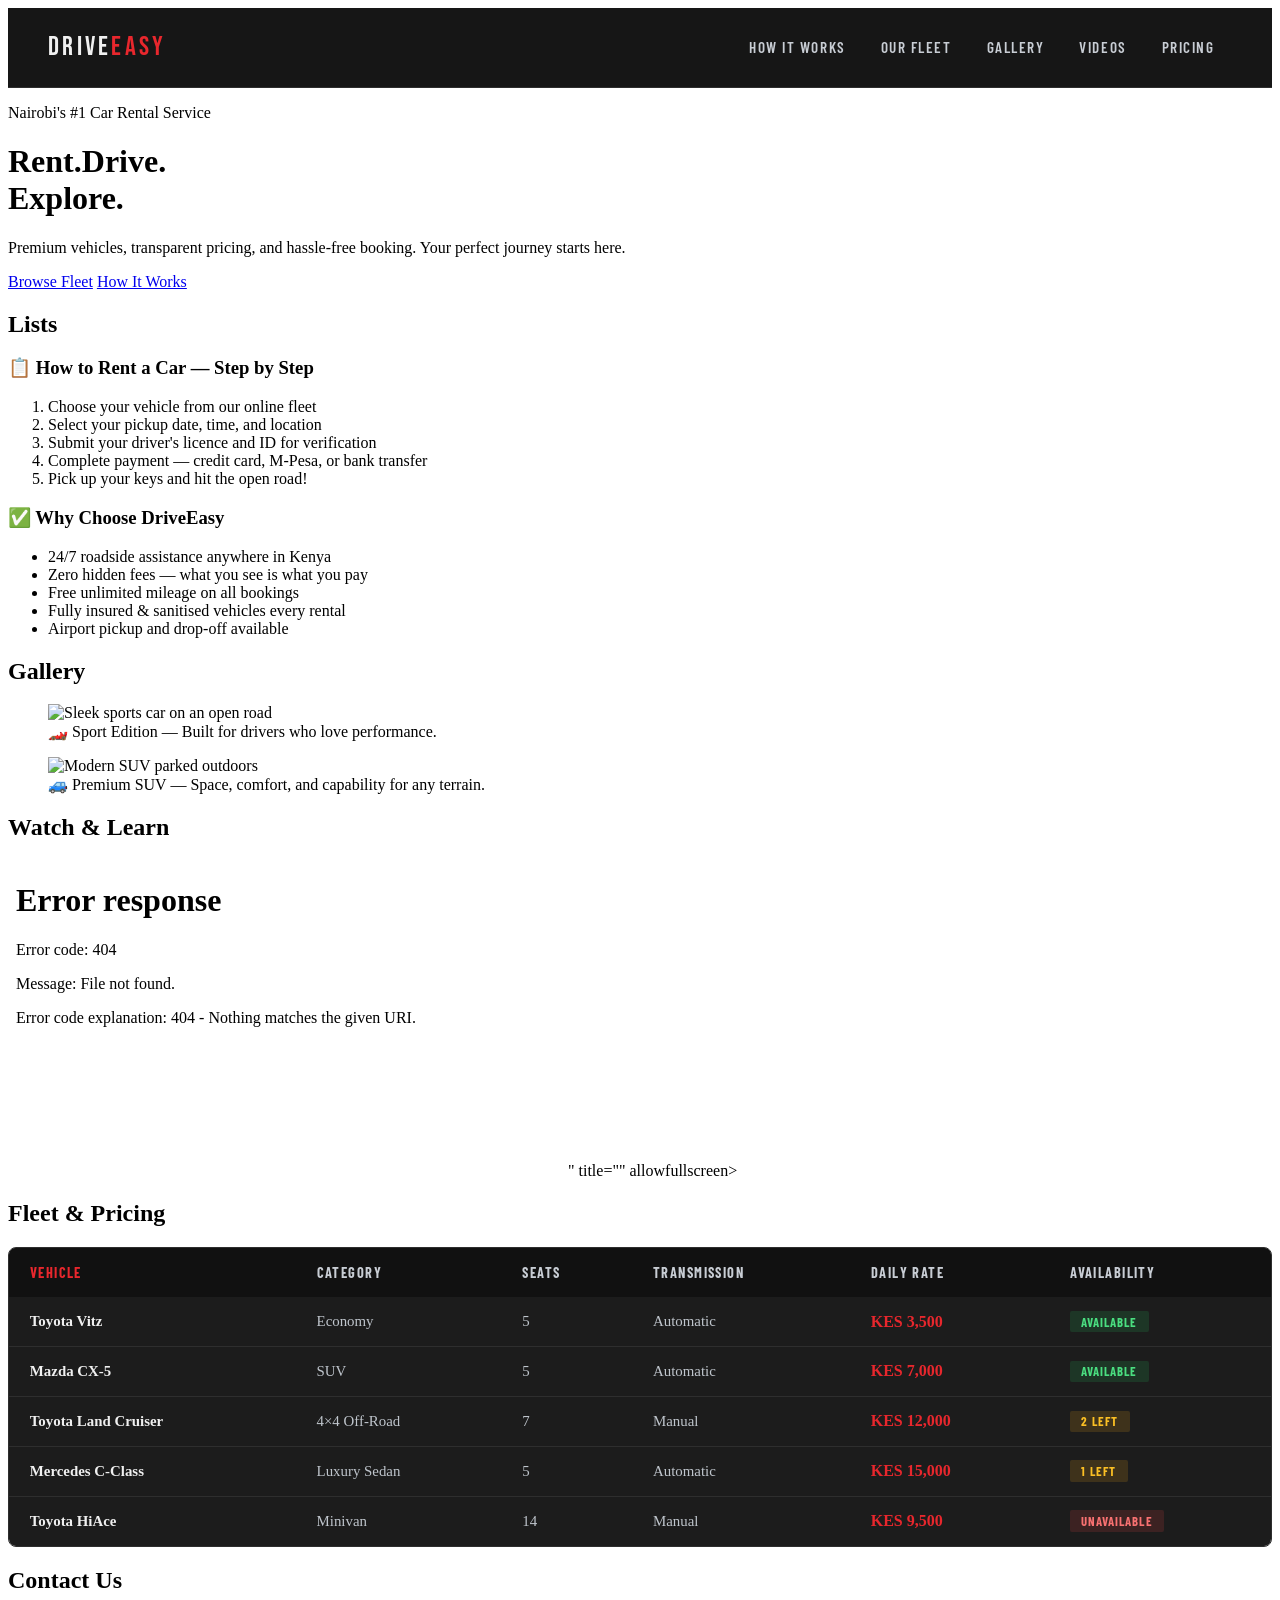
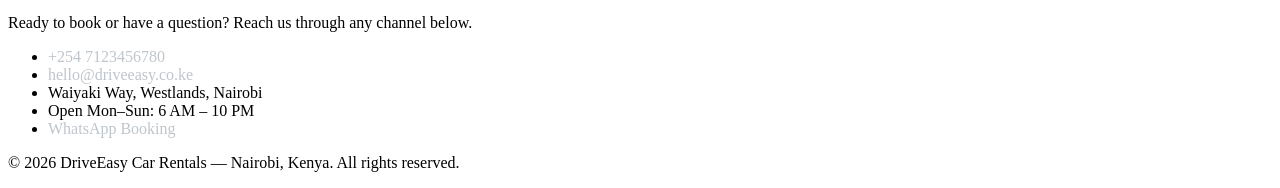
==== index.html @ 20bc0195 "Fix HTML encoding issues in index.html" ====
<!DOCTYPE html>
<html lang="en">
<head>
  <meta charset="UTF-8"/>
  <meta name="viewport" content="width=device-width, initial-scale=1.0"/>
  <title>DriveEasy — Premium Car Rentals</title>
  <link href="https://fonts.googleapis.com/css2?family=Bebas+Neue&family=Barlow:wght@300;400;500;600&family=Barlow+Condensed:wght@600;700&display=swap" rel="stylesheet"/>
  <style>
    :root {
      --black:    #0d0d0d;
      --dark:     #141414;
      --panel:    #1c1c1c;
      --border:   #2e2e2e;
      --red:      #e8272d; /* Fixed color variable syntax */
      --red-dim:  #9e1b1f;
      --silver:   #c8cdd4;
      --muted:    #6b7280;
      --white:    #f0f0f0;
    }

    /* ── NAV ── */
    nav {
      background: rgba(13,13,13,.96);
      backdrop-filter: blur(12px);
      position: sticky; top: 0; z-index: 200;
      display: flex; align-items: center; justify-content: space-between;
      padding: 0 2.5rem;
      border-bottom: 1px solid var(--border);
    }
    .nav-logo {
      font-family: 'Bebas Neue', sans-serif;
      font-size: 1.7rem;
      letter-spacing: .12em;
      color: var(--white);
      padding: .9rem 0;
    }
    .nav-logo span { color: var(--red); }
    nav ul { list-style: none; display: flex; }
    nav ul li a {
      display: block;
      padding: .9rem 1.1rem;
      color: var(--silver);
      text-decoration: none;
      font-family: 'Barlow Condensed', sans-serif;
      font-size: .95rem;
      letter-spacing: .1em;
      text-transform: uppercase;
      font-weight: 600;
      transition: color .2s;
    }
    nav ul li a:hover { color: var(--red); }

    /* ── PERFECT 480PX CENTERED VIDEO CONTAINERS ── */
    .video-card {
      background: var(--panel);
      border: 1px solid var(--border);
      border-radius: 8px;
      overflow: hidden;
      margin: 0 auto 2rem; 
      max-width: 480px;    
    }
    .video-card .ratio {
      position: relative;
      padding-bottom: 56.25%; /* Clean 16:9 Aspect Ratio */
      height: 0;
    }
    /* Updated to target both standard iframes and native videos flawlessly */
    .video-card .ratio iframe,
    .video-card .ratio video {
      position: absolute; 
      inset: 0;
      width: 100%; 
      height: 100%;
      border: none;
      object-fit: cover; /* Crops nicely without stretching */
    }
    .video-card p {
      padding: .75rem 1.1rem;
      font-size: .84rem;
      color: var(--muted);
      border-top: 1px solid var(--border);
      margin: 0;
    }

    /* ── TABLE ── */
    .table-wrap {
      overflow-x: auto;
      border-radius: 8px;
      border: 1px solid var(--border);
    }
    table {
      width: 100%;
      border-collapse: collapse;
      background: var(--panel);
      font-size: .93rem;
    }
    thead {
      background: #111;
      font-family: 'Barlow Condensed', sans-serif;
      font-size: .9rem;
      letter-spacing: .1em;
      text-transform: uppercase;
      color: var(--silver);
    }
    thead th { padding: 1rem 1.3rem; text-align: left; white-space: nowrap; }
    thead th:first-child { color: var(--red); }
    tbody tr { border-bottom: 1px solid var(--border); transition: background .15s; }
    tbody tr:last-child { border: none; }
    tbody tr:hover { background: #222; }
    tbody td { padding: .85rem 1.3rem; color: #bfc5cc; }
    tbody td:first-child { color: var(--white); font-weight: 600; }

    .badge {
      display: inline-block;
      padding: .18rem .7rem;
      border-radius: 2px;
      font-family: 'Barlow Condensed', sans-serif;
      font-size: .8rem;
      font-weight: 700;
      letter-spacing: .08em;
      text-transform: uppercase;
    }
    .badge.avail  { background: rgba(34,197,94,.15);  color: #4ade80; }
    .badge.few    { background: rgba(250,173,20,.15);  color: #fbbf24; }
    .badge.out    { background: rgba(239,68,68,.15);   color: #f87171; }

    .price { color: var(--red); font-weight: 700; font-size: 1rem; }

    /* ── MAP CONTAINER ── */
    .map-container {
      width: 100%;
      border-radius: 8px;
      overflow: hidden;
      border: 1px solid var(--border);
      background: var(--panel);
      margin-top: 1.5rem;
    }
    .map-container iframe {
      width: 100%;
      height: 400px;
      border: 0;
      display: block;
    }
  </style>
</head>
<body>

<nav>
  <div class="nav-logo">Drive<span>Easy</span></div>
  <ul>
    <li><a href="#how-it-works">How It Works</a></li>
    <li><a href="#fleet">Our Fleet</a></li>
    <li><a href="#gallery">Gallery</a></li>
    <li><a href="#videos">Videos</a></li>
    <li><a href="#pricing">Pricing</a></li>
  </ul>
</nav>

<header>
  <p class="hero-eyebrow">Nairobi's #1 Car Rental Service</p>
  <h1>Rent.<span>Drive.</span><br>Explore.</h1>
  <p>Premium vehicles, transparent pricing, and hassle-free booking. Your perfect journey starts here.</p>
  <div class="hero-cta">
    <a href="#fleet" class="btn btn-red">Browse Fleet</a>
    <a href="#how-it-works" class="btn btn-outline">How It Works</a>
  </div>
</header>

<main>

  <section id="how-it-works">
    <h2>Lists</h2>
    <div class="lists-grid">
      <div class="list-card">
        <h3>📋 How to Rent a Car — Step by Step</h3>
        <ol>
          <li>Choose your vehicle from our online fleet</li>
          <li>Select your pickup date, time, and location</li>
          <li>Submit your driver's licence and ID for verification</li>
          <li>Complete payment — credit card, M-Pesa, or bank transfer</li>
          <li>Pick up your keys and hit the open road!</li>
        </ol>
      </div>

      <div class="list-card">
        <h3>✅ Why Choose DriveEasy</h3>
        <ul class="dots">
          <li>24/7 roadside assistance anywhere in Kenya</li>
          <li>Zero hidden fees — what you see is what you pay</li>
          <li>Free unlimited mileage on all bookings</li>
          <li>Fully insured & sanitised vehicles every rental</li>
          <li>Airport pickup and drop-off available</li>
        </ul>
      </div>
    </div>
  </section>

  <section id="gallery">
    <h2>Gallery</h2>
    <div class="images-grid">
      <figure class="img-card">
        <img src="https://images.unsplash.com/photo-1552519507-da3b142c6e3d?w=800&q=80" alt="Sleek sports car on an open road"/>
        <figcaption>🏎️ Sport Edition — Built for drivers who love performance.</figcaption>
      </figure>

      <figure class="img-card">
        <img src="https://images.unsplash.com/photo-1533473359331-0135ef1b58bf?w=800&q=80" alt="Modern SUV parked outdoors"/>
        <figcaption>🚙 Premium SUV — Space, comfort, and capability for any terrain.</figcaption>
      </figure>
    </div>
  </section>

  <section id="videos">
    <h2>Watch & Learn</h2>
    <div class="videos-grid">

     <iframe width="560" height="315"
src="<iframe width="560" height="315" src="https://www.youtube.com/embed/Fn32apE7nvY?si=HCZCFrjGuq8N5xLc" title="YouTube video player" frameborder="0" allow="accelerometer; autoplay; clipboard-write; encrypted-media; gyroscope; picture-in-picture; web-share" referrerpolicy="strict-origin-when-cross-origin" allowfullscreen></iframe>"
title=""
allowfullscreen>
</iframe>

  </section>

  <section id="pricing">
    <h2>Fleet & Pricing</h2>
    <div class="table-wrap">
      <table>
        <thead>
          <tr>
            <th>Vehicle</th>
            <th>Category</th>
            <th>Seats</th>
            <th>Transmission</th>
            <th>Daily Rate</th>
            <th>Availability</th>
          </tr>
        </thead>
        <tbody>
          <tr>
            <td>Toyota Vitz</td>
            <td>Economy</td>
            <td>5</td>
            <td>Automatic</td>
            <td class="price">KES 3,500</td>
            <td><span class="badge avail">Available</span></td>
          </tr>
          <tr>
            <td>Mazda CX-5</td>
            <td>SUV</td>
            <td>5</td>
            <td>Automatic</td>
            <td class="price">KES 7,000</td>
            <td><span class="badge avail">Available</span></td>
          </tr>
          <tr>
            <td>Toyota Land Cruiser</td>
            <td>4×4 Off-Road</td>
            <td>7</td>
            <td>Manual</td>
            <td class="price">KES 12,000</td>
            <td><span class="badge few">2 Left</span></td>
          </tr>
          <tr>
            <td>Mercedes C-Class</td>
            <td>Luxury Sedan</td>
            <td>5</td>
            <td>Automatic</td>
            <td class="price">KES 15,000</td>
            <td><span class="badge few">1 Left</span></td>
          </tr>
          <tr>
            <td>Toyota HiAce</td>
            <td>Minivan</td>
            <td>14</td>
            <td>Manual</td>
            <td class="price">KES 9,500</td>
            <td><span class="badge out">Unavailable</span></td>
          </tr>
        </tbody>
      </table>
    </div>
  </section>

  <section id="location">
    
    </div>
  </section>

  <section id="contact">
    <h2>Contact Us</h2>
    <div class="contact-card">
      <p>Ready to book or have a question? Reach us through any channel below.</p>
      <ul class="dots">
        <li><a href="tel:+254700000000" style="color:#bfc5cc; text-decoration:none;">+254 7123456780</a></li>
        <li><a href="mailto:hello@driveeasy.co.ke" style="color:#bfc5cc; text-decoration:none;">hello@driveeasy.co.ke</a></li>
        <li>Waiyaki Way, Westlands, Nairobi</li>
        <li>Open Mon–Sun: 6 AM – 10 PM</li>
        <li><a href="#" style="color:#bfc5cc; text-decoration:none;">WhatsApp Booking</a></li>
      </ul>
    </div>
  </section>

</main>

<footer>
  <p>© 2026 <span>DriveEasy Car Rentals</span> — Nairobi, Kenya. All rights reserved.</p>
</footer>

</body>
</html>
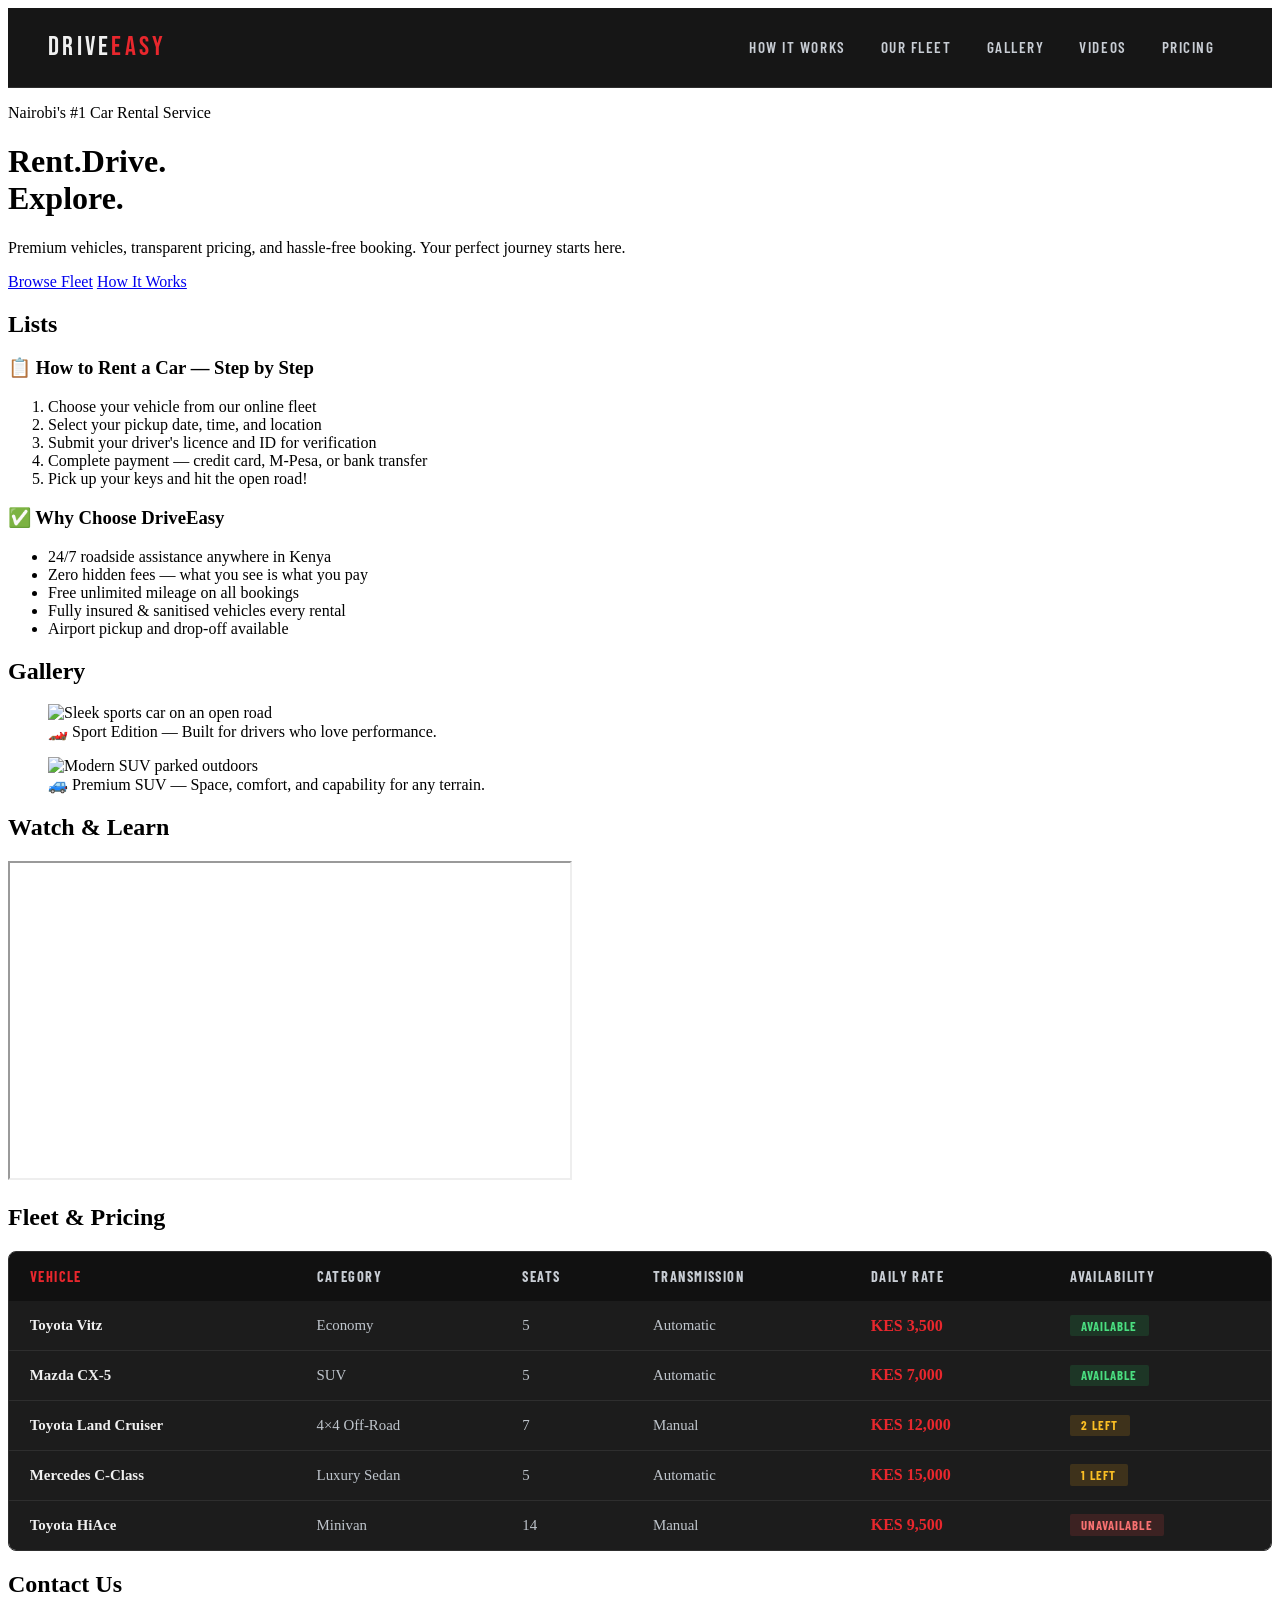
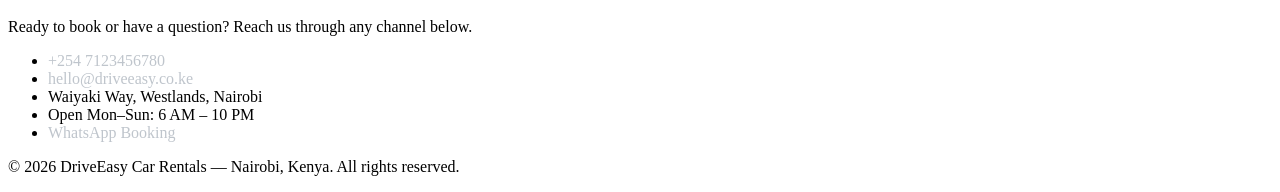
==== commit 3ae5ad09: "Fix HTML structure and update video iframe source" ====
--- a/index.html
+++ b/index.html
@@ -215,11 +215,10 @@
     <div class="videos-grid">
 
      <iframe width="560" height="315"
-src="<iframe width="560" height="315" src="https://www.youtube.com/embed/Fn32apE7nvY?si=HCZCFrjGuq8N5xLc" title="YouTube video player" frameborder="0" allow="accelerometer; autoplay; clipboard-write; encrypted-media; gyroscope; picture-in-picture; web-share" referrerpolicy="strict-origin-when-cross-origin" allowfullscreen></iframe>"
-title=""
+src="https://www.youtube.com/embed/iT6E92Kt38o"
+title="Driving Video"
 allowfullscreen>
 </iframe>
-
   </section>
 
   <section id="pricing">
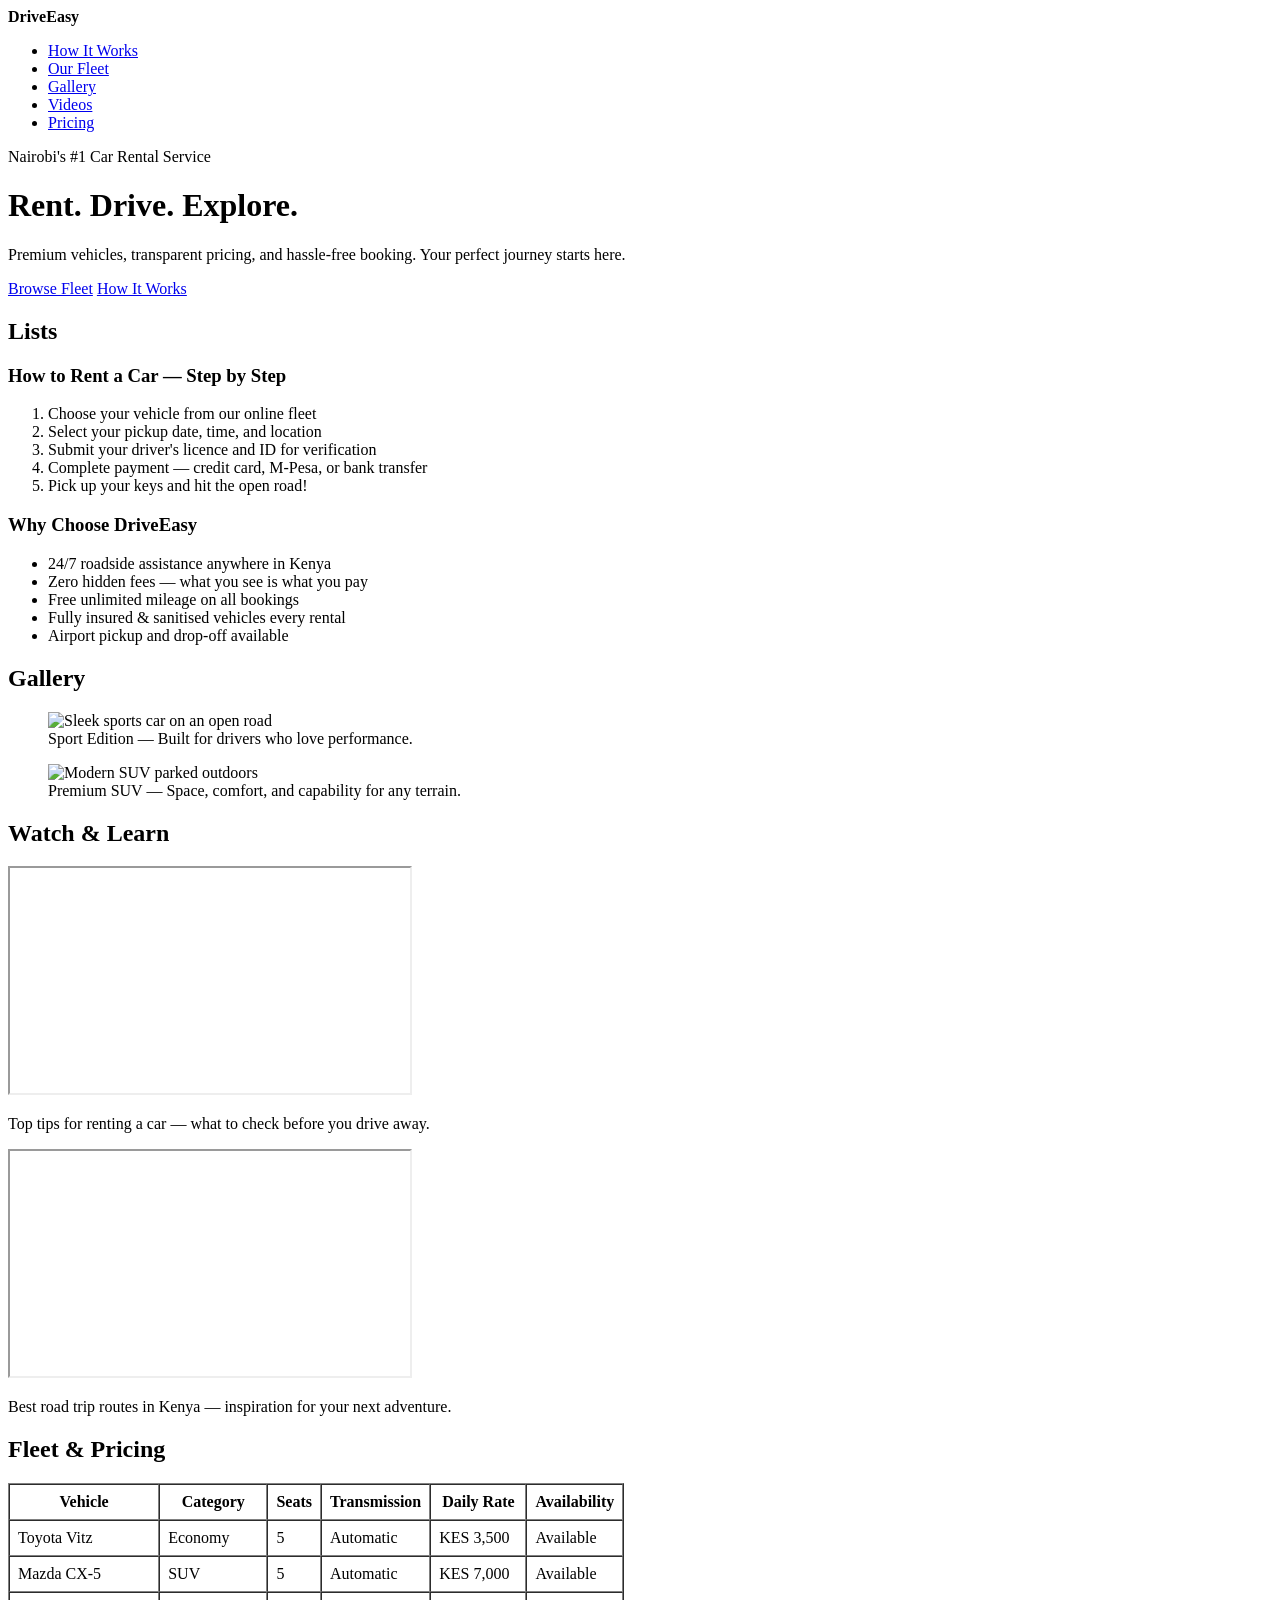
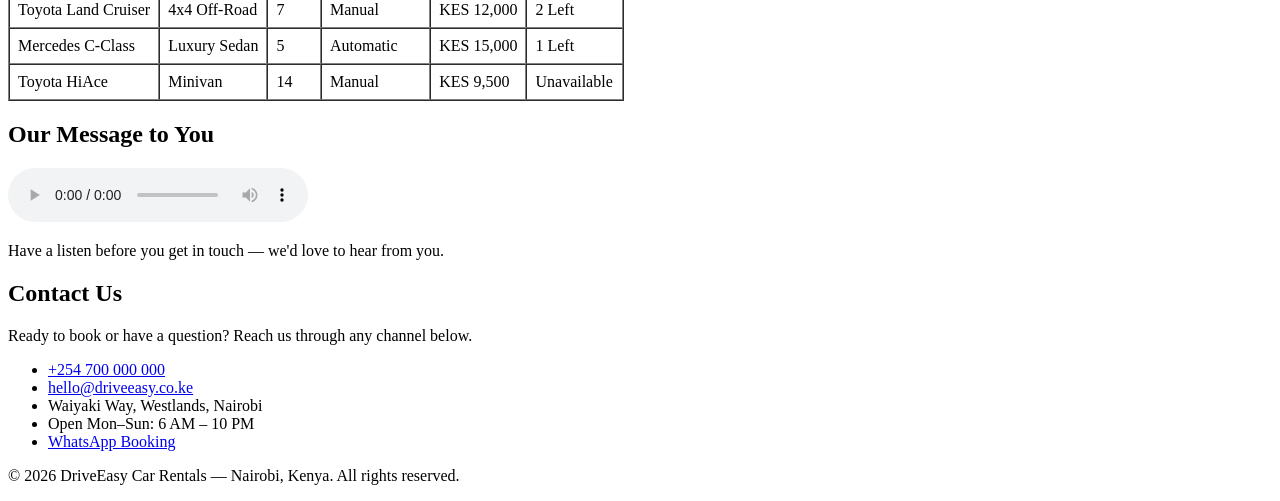
==== commit 454d811f: "Refactor index.html for improved layout and content Updated HTML structure and content for DriveEasy" ====
--- a/index.html
+++ b/index.html
@@ -4,149 +4,12 @@
   <meta charset="UTF-8"/>
   <meta name="viewport" content="width=device-width, initial-scale=1.0"/>
   <title>DriveEasy — Premium Car Rentals</title>
-  <link href="https://fonts.googleapis.com/css2?family=Bebas+Neue&family=Barlow:wght@300;400;500;600&family=Barlow+Condensed:wght@600;700&display=swap" rel="stylesheet"/>
-  <style>
-    :root {
-      --black:    #0d0d0d;
-      --dark:     #141414;
-      --panel:    #1c1c1c;
-      --border:   #2e2e2e;
-      --red:      #e8272d; /* Fixed color variable syntax */
-      --red-dim:  #9e1b1f;
-      --silver:   #c8cdd4;
-      --muted:    #6b7280;
-      --white:    #f0f0f0;
-    }
-
-    /* ── NAV ── */
-    nav {
-      background: rgba(13,13,13,.96);
-      backdrop-filter: blur(12px);
-      position: sticky; top: 0; z-index: 200;
-      display: flex; align-items: center; justify-content: space-between;
-      padding: 0 2.5rem;
-      border-bottom: 1px solid var(--border);
-    }
-    .nav-logo {
-      font-family: 'Bebas Neue', sans-serif;
-      font-size: 1.7rem;
-      letter-spacing: .12em;
-      color: var(--white);
-      padding: .9rem 0;
-    }
-    .nav-logo span { color: var(--red); }
-    nav ul { list-style: none; display: flex; }
-    nav ul li a {
-      display: block;
-      padding: .9rem 1.1rem;
-      color: var(--silver);
-      text-decoration: none;
-      font-family: 'Barlow Condensed', sans-serif;
-      font-size: .95rem;
-      letter-spacing: .1em;
-      text-transform: uppercase;
-      font-weight: 600;
-      transition: color .2s;
-    }
-    nav ul li a:hover { color: var(--red); }
-
-    /* ── PERFECT 480PX CENTERED VIDEO CONTAINERS ── */
-    .video-card {
-      background: var(--panel);
-      border: 1px solid var(--border);
-      border-radius: 8px;
-      overflow: hidden;
-      margin: 0 auto 2rem; 
-      max-width: 480px;    
-    }
-    .video-card .ratio {
-      position: relative;
-      padding-bottom: 56.25%; /* Clean 16:9 Aspect Ratio */
-      height: 0;
-    }
-    /* Updated to target both standard iframes and native videos flawlessly */
-    .video-card .ratio iframe,
-    .video-card .ratio video {
-      position: absolute; 
-      inset: 0;
-      width: 100%; 
-      height: 100%;
-      border: none;
-      object-fit: cover; /* Crops nicely without stretching */
-    }
-    .video-card p {
-      padding: .75rem 1.1rem;
-      font-size: .84rem;
-      color: var(--muted);
-      border-top: 1px solid var(--border);
-      margin: 0;
-    }
-
-    /* ── TABLE ── */
-    .table-wrap {
-      overflow-x: auto;
-      border-radius: 8px;
-      border: 1px solid var(--border);
-    }
-    table {
-      width: 100%;
-      border-collapse: collapse;
-      background: var(--panel);
-      font-size: .93rem;
-    }
-    thead {
-      background: #111;
-      font-family: 'Barlow Condensed', sans-serif;
-      font-size: .9rem;
-      letter-spacing: .1em;
-      text-transform: uppercase;
-      color: var(--silver);
-    }
-    thead th { padding: 1rem 1.3rem; text-align: left; white-space: nowrap; }
-    thead th:first-child { color: var(--red); }
-    tbody tr { border-bottom: 1px solid var(--border); transition: background .15s; }
-    tbody tr:last-child { border: none; }
-    tbody tr:hover { background: #222; }
-    tbody td { padding: .85rem 1.3rem; color: #bfc5cc; }
-    tbody td:first-child { color: var(--white); font-weight: 600; }
-
-    .badge {
-      display: inline-block;
-      padding: .18rem .7rem;
-      border-radius: 2px;
-      font-family: 'Barlow Condensed', sans-serif;
-      font-size: .8rem;
-      font-weight: 700;
-      letter-spacing: .08em;
-      text-transform: uppercase;
-    }
-    .badge.avail  { background: rgba(34,197,94,.15);  color: #4ade80; }
-    .badge.few    { background: rgba(250,173,20,.15);  color: #fbbf24; }
-    .badge.out    { background: rgba(239,68,68,.15);   color: #f87171; }
-
-    .price { color: var(--red); font-weight: 700; font-size: 1rem; }
-
-    /* ── MAP CONTAINER ── */
-    .map-container {
-      width: 100%;
-      border-radius: 8px;
-      overflow: hidden;
-      border: 1px solid var(--border);
-      background: var(--panel);
-      margin-top: 1.5rem;
-    }
-    .map-container iframe {
-      width: 100%;
-      height: 400px;
-      border: 0;
-      display: block;
-    }
-  </style>
 </head>
 <body>
 
+<!-- NAVIGATION -->
 <nav>
-  <div class="nav-logo">Drive<span>Easy</span></div>
+  <div><strong>DriveEasy</strong></div>
   <ul>
     <li><a href="#how-it-works">How It Works</a></li>
     <li><a href="#fleet">Our Fleet</a></li>
@@ -156,23 +19,26 @@
   </ul>
 </nav>
 
+<!-- HERO -->
 <header>
-  <p class="hero-eyebrow">Nairobi's #1 Car Rental Service</p>
-  <h1>Rent.<span>Drive.</span><br>Explore.</h1>
+  <p>Nairobi's #1 Car Rental Service</p>
+  <h1>Rent. Drive. Explore.</h1>
   <p>Premium vehicles, transparent pricing, and hassle-free booking. Your perfect journey starts here.</p>
-  <div class="hero-cta">
-    <a href="#fleet" class="btn btn-red">Browse Fleet</a>
-    <a href="#how-it-works" class="btn btn-outline">How It Works</a>
+  <div>
+    <a href="#fleet">Browse Fleet</a>
+    <a href="#how-it-works">How It Works</a>
   </div>
 </header>
 
 <main>
 
+  <!-- HOW IT WORKS + BENEFITS (LISTS) -->
   <section id="how-it-works">
     <h2>Lists</h2>
-    <div class="lists-grid">
-      <div class="list-card">
-        <h3>📋 How to Rent a Car — Step by Step</h3>
+    <div>
+
+      <div>
+        <h3>How to Rent a Car — Step by Step</h3>
         <ol>
           <li>Choose your vehicle from our online fleet</li>
           <li>Select your pickup date, time, and location</li>
@@ -182,120 +48,137 @@
         </ol>
       </div>
 
-      <div class="list-card">
-        <h3>✅ Why Choose DriveEasy</h3>
-        <ul class="dots">
+      <div>
+        <h3>Why Choose DriveEasy</h3>
+        <ul>
           <li>24/7 roadside assistance anywhere in Kenya</li>
           <li>Zero hidden fees — what you see is what you pay</li>
           <li>Free unlimited mileage on all bookings</li>
-          <li>Fully insured & sanitised vehicles every rental</li>
+          <li>Fully insured &amp; sanitised vehicles every rental</li>
           <li>Airport pickup and drop-off available</li>
         </ul>
       </div>
+
     </div>
   </section>
 
+  <!-- GALLERY (IMAGES) -->
   <section id="gallery">
     <h2>Gallery</h2>
-    <div class="images-grid">
-      <figure class="img-card">
-        <img src="https://images.unsplash.com/photo-1552519507-da3b142c6e3d?w=800&q=80" alt="Sleek sports car on an open road"/>
-        <figcaption>🏎️ Sport Edition — Built for drivers who love performance.</figcaption>
+    <div>
+
+      <figure>
+        <img src="https://images.unsplash.com/photo-1552519507-da3b142c6e3d?w=800&q=80" alt="Sleek sports car on an open road" width="400"/>
+        <figcaption>Sport Edition — Built for drivers who love performance.</figcaption>
       </figure>
 
-      <figure class="img-card">
-        <img src="https://images.unsplash.com/photo-1533473359331-0135ef1b58bf?w=800&q=80" alt="Modern SUV parked outdoors"/>
-        <figcaption>🚙 Premium SUV — Space, comfort, and capability for any terrain.</figcaption>
+      <figure>
+        <img src="https://images.unsplash.com/photo-1533473359331-0135ef1b58bf?w=800&q=80" alt="Modern SUV parked outdoors" width="400"/>
+        <figcaption>Premium SUV — Space, comfort, and capability for any terrain.</figcaption>
       </figure>
+
     </div>
   </section>
 
+  <!-- VIDEOS -->
   <section id="videos">
-    <h2>Watch & Learn</h2>
-    <div class="videos-grid">
+    <h2>Watch &amp; Learn</h2>
+    <div>
 
-     <iframe width="560" height="315"
-src="https://www.youtube.com/embed/iT6E92Kt38o"
-title="Driving Video"
-allowfullscreen>
-</iframe>
-  </section>
+      <div>
+        <iframe width="400" height="225" src="https://www.youtube.com/embed/4SHBiLlsJoQ" title="How to rent a car — tips and advice" allowfullscreen allow="accelerometer; autoplay; clipboard-write; encrypted-media; gyroscope; picture-in-picture"></iframe>
+        <p>Top tips for renting a car — what to check before you drive away.</p>
+      </div>
 
-  <section id="pricing">
-    <h2>Fleet & Pricing</h2>
-    <div class="table-wrap">
-      <table>
-        <thead>
-          <tr>
-            <th>Vehicle</th>
-            <th>Category</th>
-            <th>Seats</th>
-            <th>Transmission</th>
-            <th>Daily Rate</th>
-            <th>Availability</th>
-          </tr>
-        </thead>
-        <tbody>
-          <tr>
-            <td>Toyota Vitz</td>
-            <td>Economy</td>
-            <td>5</td>
-            <td>Automatic</td>
-            <td class="price">KES 3,500</td>
-            <td><span class="badge avail">Available</span></td>
-          </tr>
-          <tr>
-            <td>Mazda CX-5</td>
-            <td>SUV</td>
-            <td>5</td>
-            <td>Automatic</td>
-            <td class="price">KES 7,000</td>
-            <td><span class="badge avail">Available</span></td>
-          </tr>
-          <tr>
-            <td>Toyota Land Cruiser</td>
-            <td>4×4 Off-Road</td>
-            <td>7</td>
-            <td>Manual</td>
-            <td class="price">KES 12,000</td>
-            <td><span class="badge few">2 Left</span></td>
-          </tr>
-          <tr>
-            <td>Mercedes C-Class</td>
-            <td>Luxury Sedan</td>
-            <td>5</td>
-            <td>Automatic</td>
-            <td class="price">KES 15,000</td>
-            <td><span class="badge few">1 Left</span></td>
-          </tr>
-          <tr>
-            <td>Toyota HiAce</td>
-            <td>Minivan</td>
-            <td>14</td>
-            <td>Manual</td>
-            <td class="price">KES 9,500</td>
-            <td><span class="badge out">Unavailable</span></td>
-          </tr>
-        </tbody>
-      </table>
+      <div>
+        <iframe width="400" height="225" src="https://www.youtube.com/embed/8A-C3FJEeM8" title="Best road trips in Kenya" allowfullscreen allow="accelerometer; autoplay; clipboard-write; encrypted-media; gyroscope; picture-in-picture"></iframe>
+        <p>Best road trip routes in Kenya — inspiration for your next adventure.</p>
+      </div>
+
     </div>
   </section>
 
-  <section id="location">
-    
-    </div>
+  <!-- PRICING TABLE -->
+  <section id="pricing">
+    <h2>Fleet &amp; Pricing</h2>
+    <table border="1" cellpadding="8" cellspacing="0">
+      <thead>
+        <tr>
+          <th>Vehicle</th>
+          <th>Category</th>
+          <th>Seats</th>
+          <th>Transmission</th>
+          <th>Daily Rate</th>
+          <th>Availability</th>
+        </tr>
+      </thead>
+      <tbody>
+        <tr>
+          <td>Toyota Vitz</td>
+          <td>Economy</td>
+          <td>5</td>
+          <td>Automatic</td>
+          <td>KES 3,500</td>
+          <td>Available</td>
+        </tr>
+        <tr>
+          <td>Mazda CX-5</td>
+          <td>SUV</td>
+          <td>5</td>
+          <td>Automatic</td>
+          <td>KES 7,000</td>
+          <td>Available</td>
+        </tr>
+        <tr>
+          <td>Toyota Land Cruiser</td>
+          <td>4x4 Off-Road</td>
+          <td>7</td>
+          <td>Manual</td>
+          <td>KES 12,000</td>
+          <td>2 Left</td>
+        </tr>
+        <tr>
+          <td>Mercedes C-Class</td>
+          <td>Luxury Sedan</td>
+          <td>5</td>
+          <td>Automatic</td>
+          <td>KES 15,000</td>
+          <td>1 Left</td>
+        </tr>
+        <tr>
+          <td>Toyota HiAce</td>
+          <td>Minivan</td>
+          <td>14</td>
+          <td>Manual</td>
+          <td>KES 9,500</td>
+          <td>Unavailable</td>
+        </tr>
+      </tbody>
+    </table>
   </section>
 
+  <!-- AUDIO -->
+  <section id="audio">
+    <h2>Our Message to You</h2>
+    <audio controls>
+      <source src="your-audio-file.mp3" type="audio/mpeg"/>
+      <source src="your-audio-file.ogg" type="audio/ogg"/>
+      Your browser does not support the audio element.
+    </audio>
+    <p>Have a listen before you get in touch — we'd love to hear from you.</p>
+  </section>
+
+  <!-- CONTACT -->
   <section id="contact">
     <h2>Contact Us</h2>
-    <div class="contact-card">
+    <div>
       <p>Ready to book or have a question? Reach us through any channel below.</p>
-      <ul class="dots">
-        <li><a href="tel:+254700000000" style="color:#bfc5cc; text-decoration:none;">+254 7123456780</a></li>
-        <li><a href="mailto:hello@driveeasy.co.ke" style="color:#bfc5cc; text-decoration:none;">hello@driveeasy.co.ke</a></li>
+      <ul>
+        <li><a href="tel:+254700000000">+254 700 000 000</a></li>
+        <li><a href="mailto:hello@driveeasy.co.ke">hello@driveeasy.co.ke</a></li>
         <li>Waiyaki Way, Westlands, Nairobi</li>
         <li>Open Mon–Sun: 6 AM – 10 PM</li>
-        <li><a href="#" style="color:#bfc5cc; text-decoration:none;">WhatsApp Booking</a></li>
+        <li><a href="#">WhatsApp Booking</a></li>
       </ul>
     </div>
   </section>
@@ -303,7 +186,7 @@
 </main>
 
 <footer>
-  <p>© 2026 <span>DriveEasy Car Rentals</span> — Nairobi, Kenya. All rights reserved.</p>
+  <p>&copy; 2026 DriveEasy Car Rentals — Nairobi, Kenya. All rights reserved.</p>
 </footer>
 
 </body>
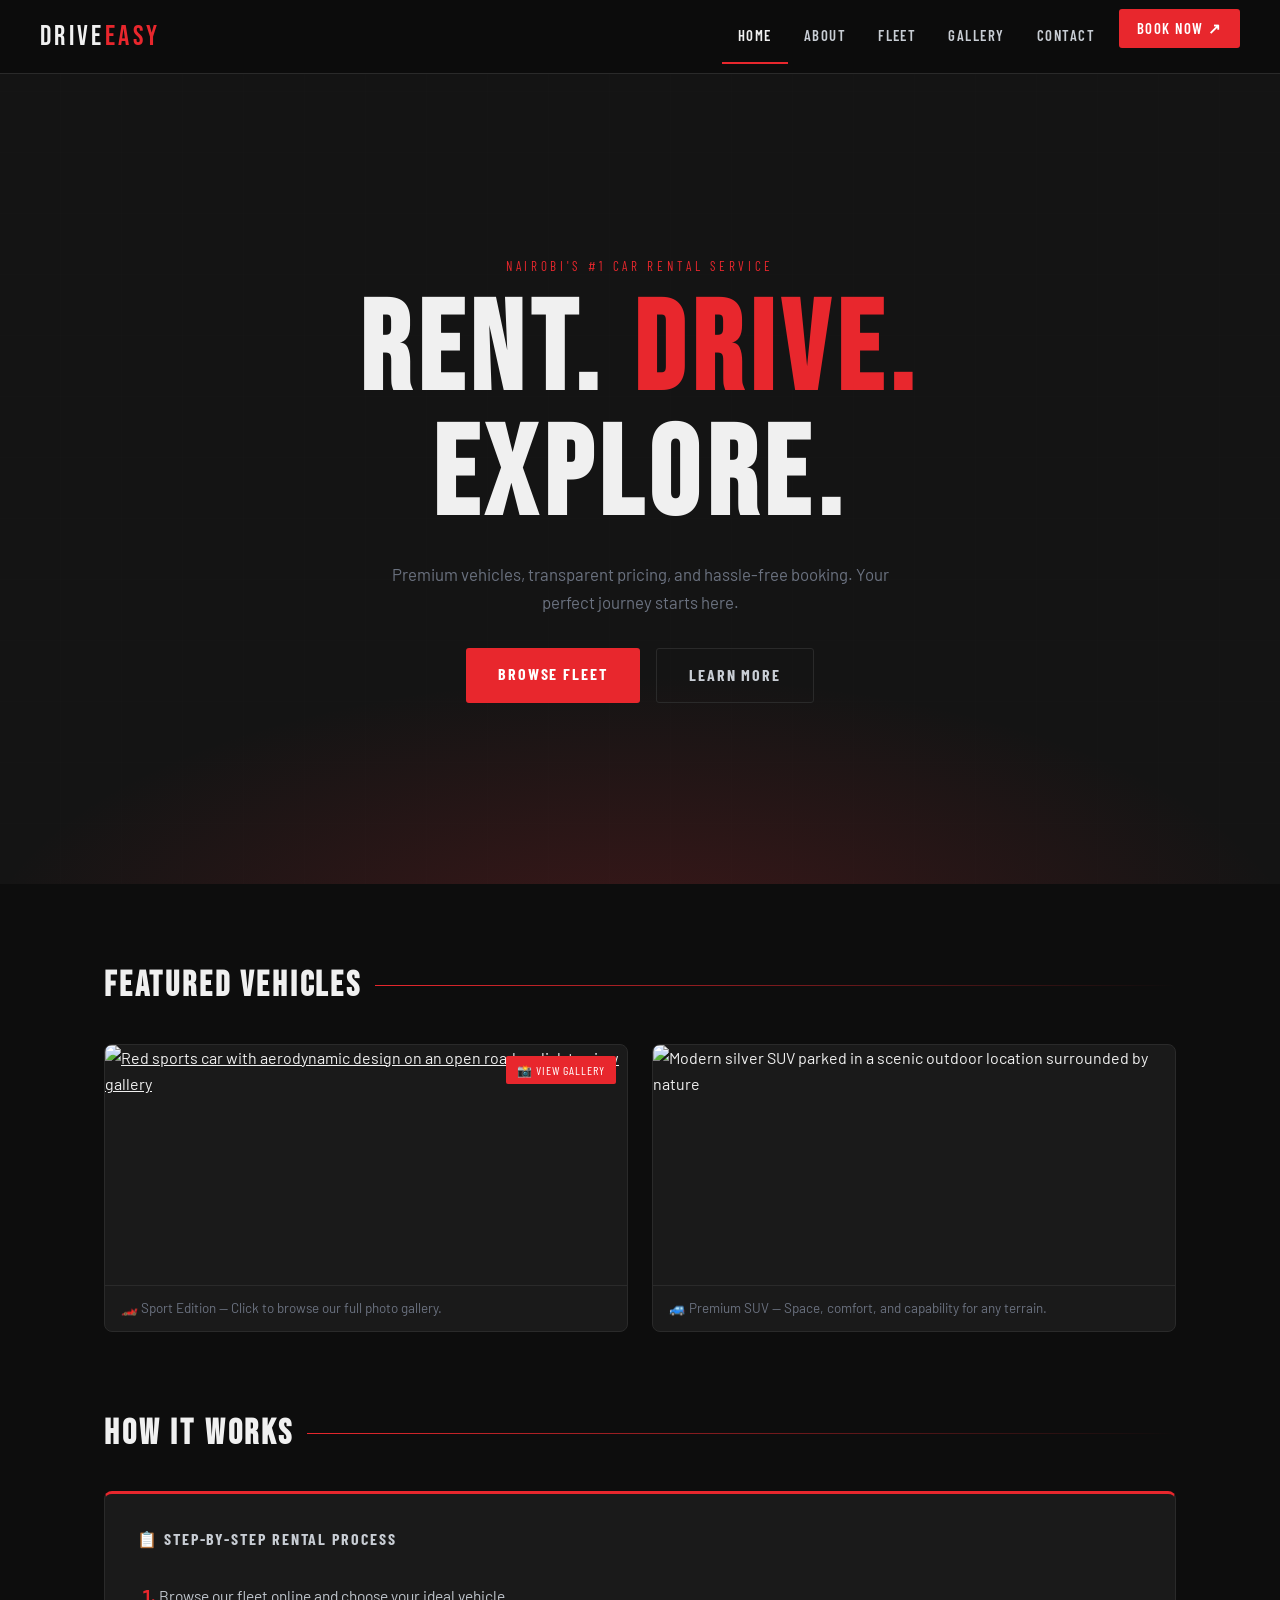
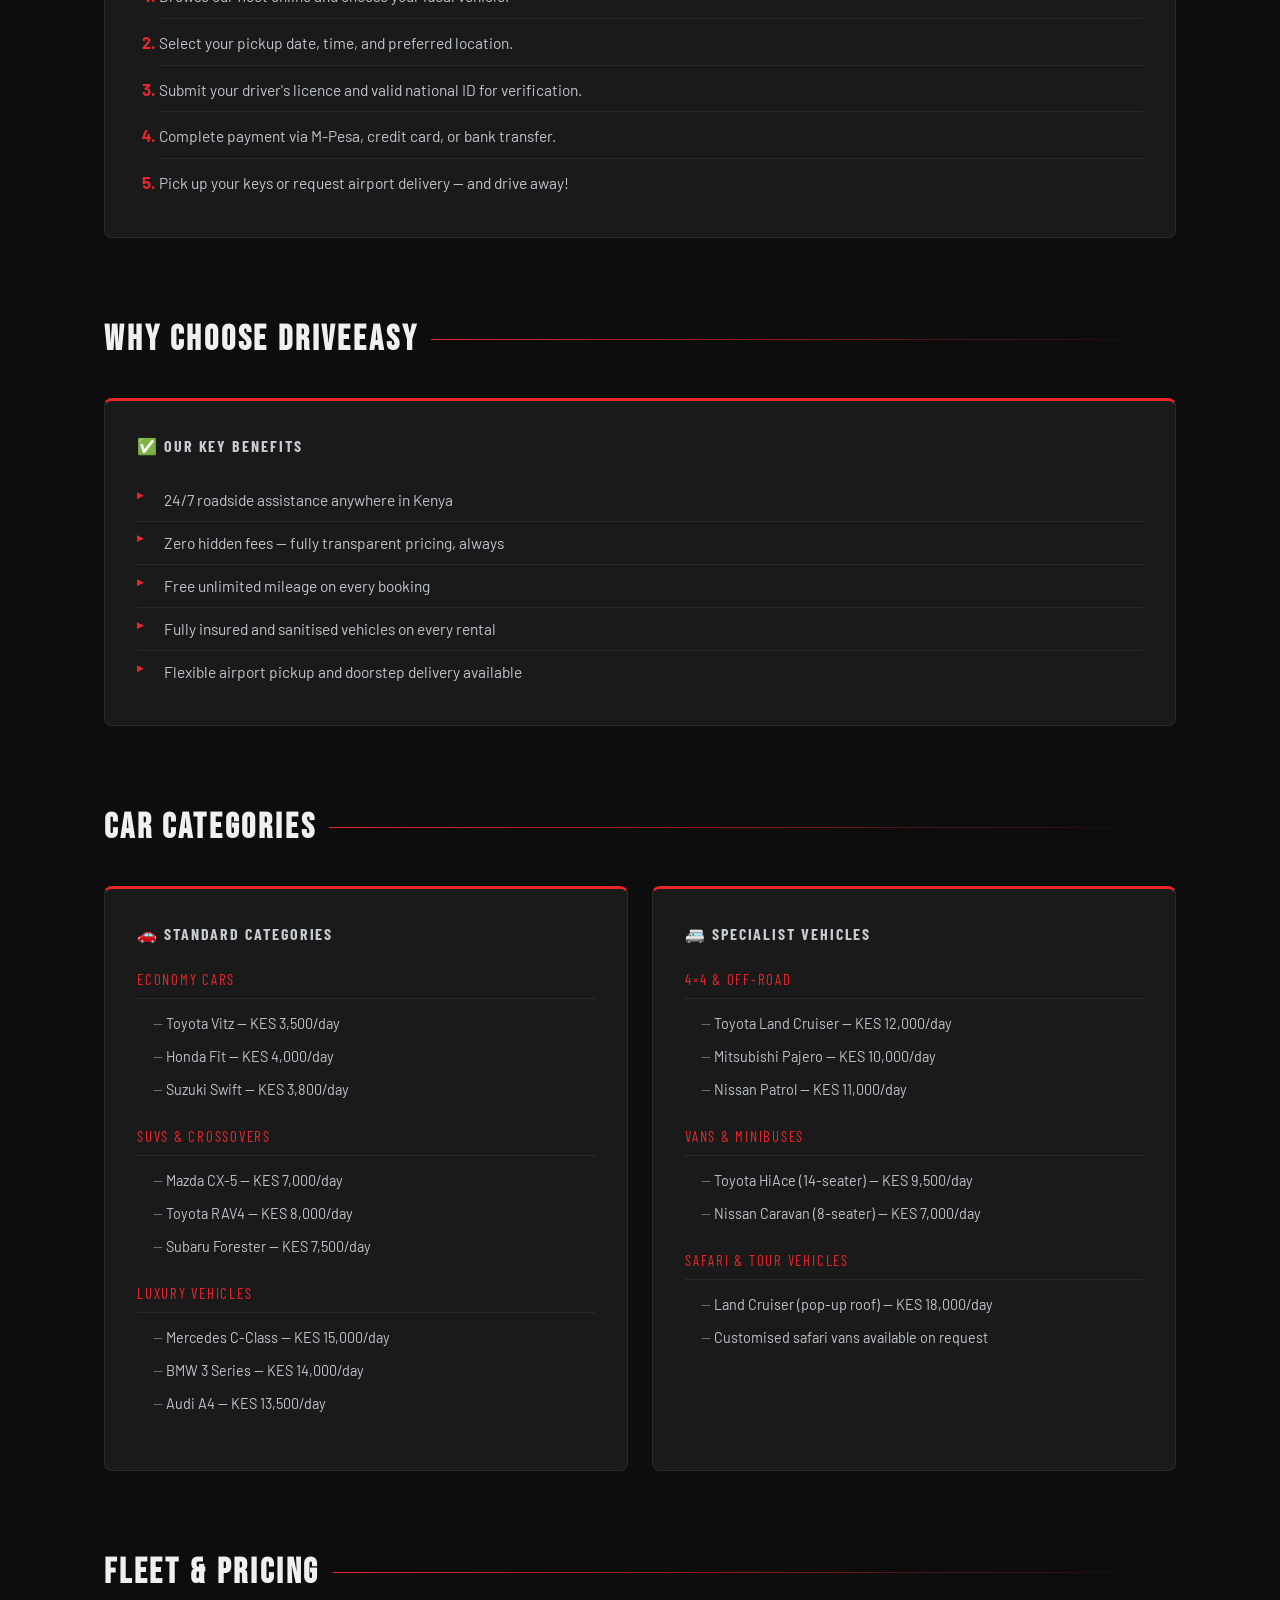
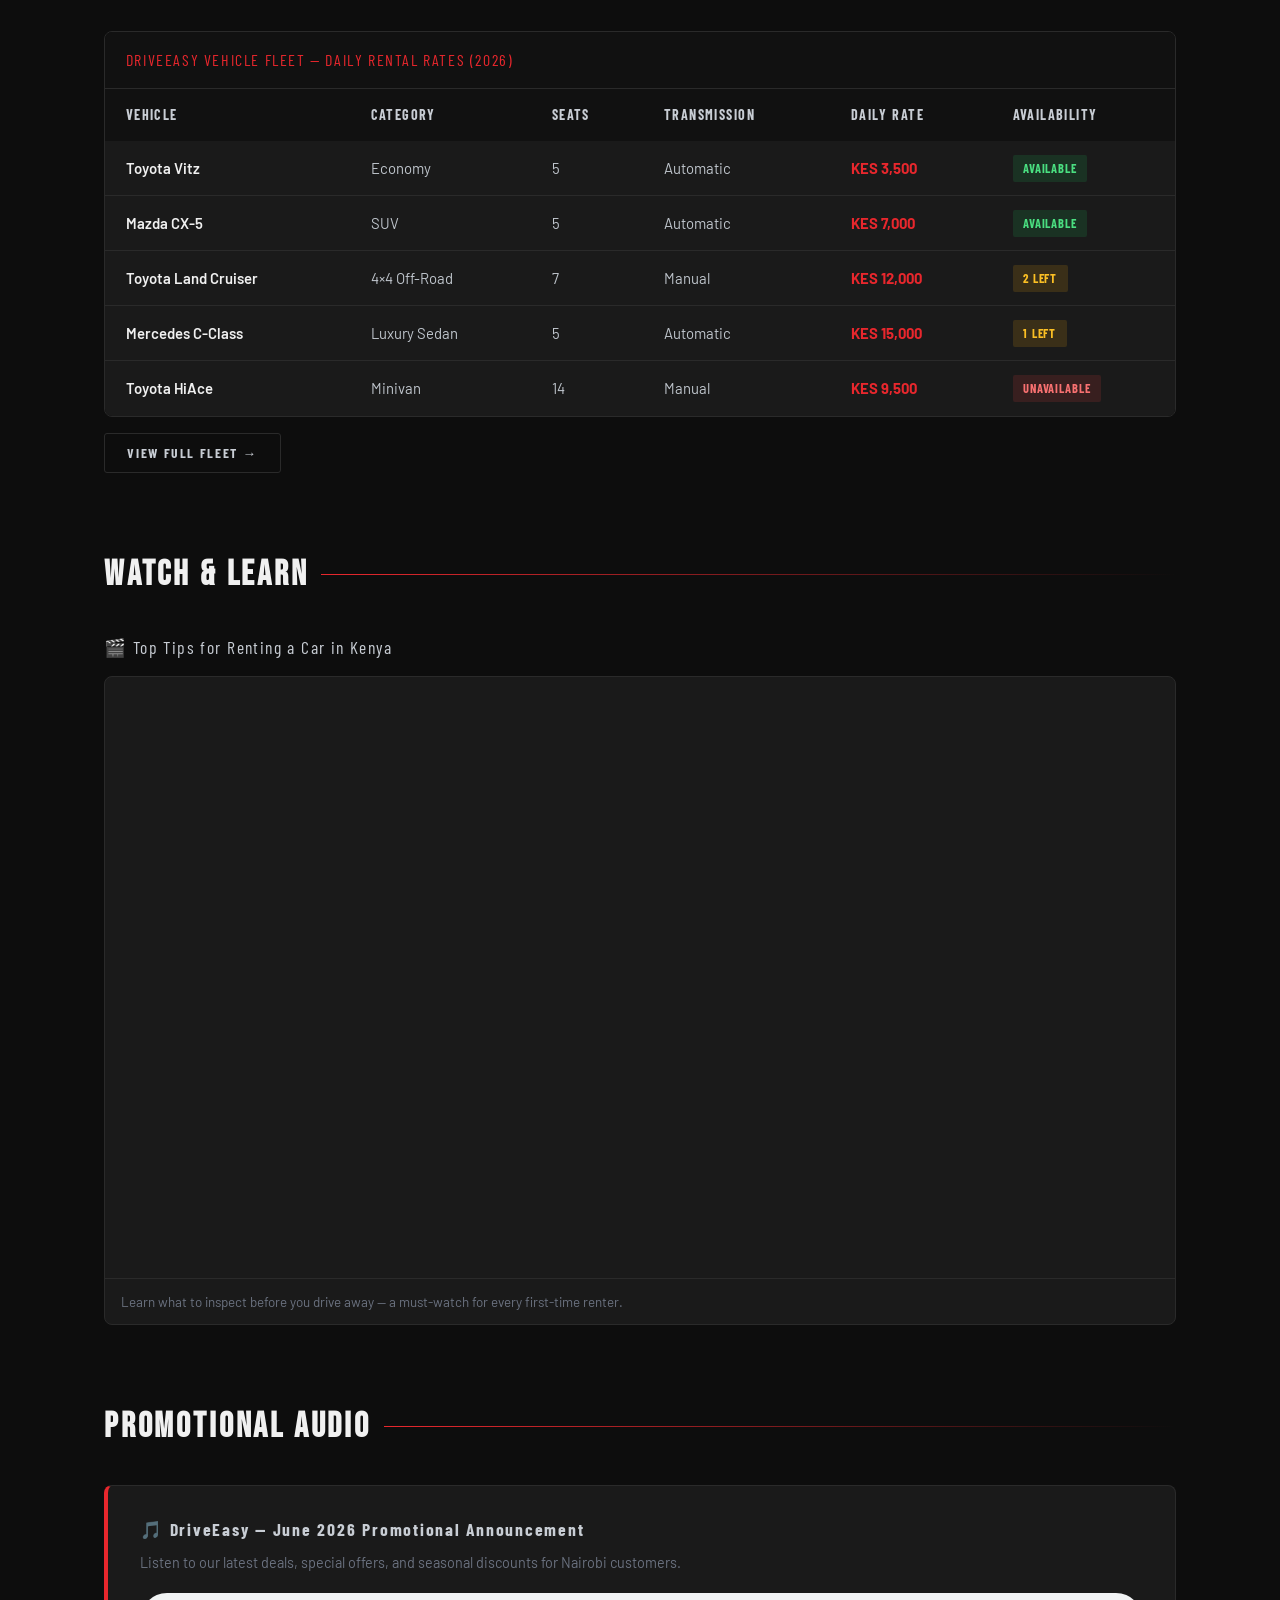
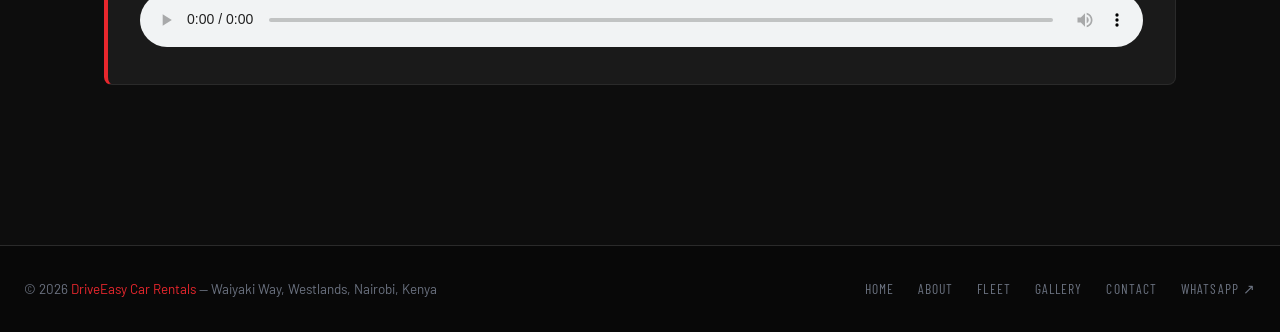
==== commit 997ffe01: "Add files via upload" ====
--- a/index.html
+++ b/index.html
@@ -1,193 +1,272 @@
-<!DOCTYPE html>
-<html lang="en">
-<head>
-  <meta charset="UTF-8"/>
-  <meta name="viewport" content="width=device-width, initial-scale=1.0"/>
-  <title>DriveEasy — Premium Car Rentals</title>
-</head>
-<body>
-
-<!-- NAVIGATION -->
-<nav>
-  <div><strong>DriveEasy</strong></div>
-  <ul>
-    <li><a href="#how-it-works">How It Works</a></li>
-    <li><a href="#fleet">Our Fleet</a></li>
-    <li><a href="#gallery">Gallery</a></li>
-    <li><a href="#videos">Videos</a></li>
-    <li><a href="#pricing">Pricing</a></li>
-  </ul>
-</nav>
-
-<!-- HERO -->
-<header>
-  <p>Nairobi's #1 Car Rental Service</p>
-  <h1>Rent. Drive. Explore.</h1>
-  <p>Premium vehicles, transparent pricing, and hassle-free booking. Your perfect journey starts here.</p>
-  <div>
-    <a href="#fleet">Browse Fleet</a>
-    <a href="#how-it-works">How It Works</a>
-  </div>
-</header>
-
-<main>
-
-  <!-- HOW IT WORKS + BENEFITS (LISTS) -->
-  <section id="how-it-works">
-    <h2>Lists</h2>
-    <div>
-
-      <div>
-        <h3>How to Rent a Car — Step by Step</h3>
-        <ol>
-          <li>Choose your vehicle from our online fleet</li>
-          <li>Select your pickup date, time, and location</li>
-          <li>Submit your driver's licence and ID for verification</li>
-          <li>Complete payment — credit card, M-Pesa, or bank transfer</li>
-          <li>Pick up your keys and hit the open road!</li>
-        </ol>
-      </div>
-
-      <div>
-        <h3>Why Choose DriveEasy</h3>
-        <ul>
-          <li>24/7 roadside assistance anywhere in Kenya</li>
-          <li>Zero hidden fees — what you see is what you pay</li>
-          <li>Free unlimited mileage on all bookings</li>
-          <li>Fully insured &amp; sanitised vehicles every rental</li>
-          <li>Airport pickup and drop-off available</li>
-        </ul>
-      </div>
-
-    </div>
-  </section>
-
-  <!-- GALLERY (IMAGES) -->
-  <section id="gallery">
-    <h2>Gallery</h2>
-    <div>
-
-      <figure>
-        <img src="https://images.unsplash.com/photo-1552519507-da3b142c6e3d?w=800&q=80" alt="Sleek sports car on an open road" width="400"/>
-        <figcaption>Sport Edition — Built for drivers who love performance.</figcaption>
-      </figure>
-
-      <figure>
-        <img src="https://images.unsplash.com/photo-1533473359331-0135ef1b58bf?w=800&q=80" alt="Modern SUV parked outdoors" width="400"/>
-        <figcaption>Premium SUV — Space, comfort, and capability for any terrain.</figcaption>
-      </figure>
-
-    </div>
-  </section>
-
-  <!-- VIDEOS -->
-  <section id="videos">
-    <h2>Watch &amp; Learn</h2>
-    <div>
-
-      <div>
-        <iframe width="400" height="225" src="https://www.youtube.com/embed/4SHBiLlsJoQ" title="How to rent a car — tips and advice" allowfullscreen allow="accelerometer; autoplay; clipboard-write; encrypted-media; gyroscope; picture-in-picture"></iframe>
-        <p>Top tips for renting a car — what to check before you drive away.</p>
-      </div>
-
-      <div>
-        <iframe width="400" height="225" src="https://www.youtube.com/embed/8A-C3FJEeM8" title="Best road trips in Kenya" allowfullscreen allow="accelerometer; autoplay; clipboard-write; encrypted-media; gyroscope; picture-in-picture"></iframe>
-        <p>Best road trip routes in Kenya — inspiration for your next adventure.</p>
-      </div>
-
-    </div>
-  </section>
-
-  <!-- PRICING TABLE -->
-  <section id="pricing">
-    <h2>Fleet &amp; Pricing</h2>
-    <table border="1" cellpadding="8" cellspacing="0">
-      <thead>
-        <tr>
-          <th>Vehicle</th>
-          <th>Category</th>
-          <th>Seats</th>
-          <th>Transmission</th>
-          <th>Daily Rate</th>
-          <th>Availability</th>
-        </tr>
-      </thead>
-      <tbody>
-        <tr>
-          <td>Toyota Vitz</td>
-          <td>Economy</td>
-          <td>5</td>
-          <td>Automatic</td>
-          <td>KES 3,500</td>
-          <td>Available</td>
-        </tr>
-        <tr>
-          <td>Mazda CX-5</td>
-          <td>SUV</td>
-          <td>5</td>
-          <td>Automatic</td>
-          <td>KES 7,000</td>
-          <td>Available</td>
-        </tr>
-        <tr>
-          <td>Toyota Land Cruiser</td>
-          <td>4x4 Off-Road</td>
-          <td>7</td>
-          <td>Manual</td>
-          <td>KES 12,000</td>
-          <td>2 Left</td>
-        </tr>
-        <tr>
-          <td>Mercedes C-Class</td>
-          <td>Luxury Sedan</td>
-          <td>5</td>
-          <td>Automatic</td>
-          <td>KES 15,000</td>
-          <td>1 Left</td>
-        </tr>
-        <tr>
-          <td>Toyota HiAce</td>
-          <td>Minivan</td>
-          <td>14</td>
-          <td>Manual</td>
-          <td>KES 9,500</td>
-          <td>Unavailable</td>
-        </tr>
-      </tbody>
-    </table>
-  </section>
-
-  <!-- AUDIO -->
-  <section id="audio">
-    <h2>Our Message to You</h2>
-    <audio controls>
-      <source src="your-audio-file.mp3" type="audio/mpeg"/>
-      <source src="your-audio-file.ogg" type="audio/ogg"/>
-      Your browser does not support the audio element.
-    </audio>
-    <p>Have a listen before you get in touch — we'd love to hear from you.</p>
-  </section>
-
-  <!-- CONTACT -->
-  <section id="contact">
-    <h2>Contact Us</h2>
-    <div>
-      <p>Ready to book or have a question? Reach us through any channel below.</p>
-      <ul>
-        <li><a href="tel:+254700000000">+254 700 000 000</a></li>
-        <li><a href="mailto:hello@driveeasy.co.ke">hello@driveeasy.co.ke</a></li>
-        <li>Waiyaki Way, Westlands, Nairobi</li>
-        <li>Open Mon–Sun: 6 AM – 10 PM</li>
-        <li><a href="#">WhatsApp Booking</a></li>
-      </ul>
-    </div>
-  </section>
-
-</main>
-
-<footer>
-  <p>&copy; 2026 DriveEasy Car Rentals — Nairobi, Kenya. All rights reserved.</p>
-</footer>
-
-</body>
-</html>
+<!DOCTYPE html>
+<html lang="en">
+<head>
+  <meta charset="UTF-8"/>
+  <meta name="viewport" content="width=device-width, initial-scale=1.0"/>
+  <title>DriveEasy — Premium Car Rentals Nairobi</title>
+  <link rel="stylesheet" href="style.css"/>
+</head>
+<body>
+
+<!-- ═══════════════════════════════ NAVIGATION ═══════════════════════════════ -->
+<nav>
+  <a href="index.html" class="nav-logo">Drive<span>Easy</span></a>
+  <ul>
+    <li><a href="index.html" class="active">Home</a></li>
+    <li><a href="about.html">About</a></li>
+    <li><a href="services.html">Fleet</a></li>
+    <li><a href="gallery.html">Gallery</a></li>
+    <li><a href="contact.html">Contact</a></li>
+    <li class="nav-book"><a href="https://wa.me/254700000000" target="_blank" rel="noopener noreferrer">Book Now ↗</a></li>
+  </ul>
+</nav>
+
+<!-- ═══════════════════════════════ HERO ═══════════════════════════════ -->
+<header class="hero-main">
+  <p class="hero-eyebrow">Nairobi's #1 Car Rental Service</p>
+  <h1>Rent. <span>Drive.</span><br>Explore.</h1>
+  <p class="sub">Premium vehicles, transparent pricing, and hassle-free booking. Your perfect journey starts here.</p>
+  <div class="hero-cta">
+    <a href="services.html" class="btn btn-red">Browse Fleet</a>
+    <a href="about.html" class="btn btn-outline">Learn More</a>
+  </div>
+</header>
+
+<!-- ═══════════════════════════════ MAIN CONTENT ═══════════════════════════════ -->
+<main>
+
+  <!-- ── PRACTICAL 1 & 9: IMAGES (2 images, one clickable linking to gallery.html) ── -->
+  <section>
+    <h2 class="section-title">Featured Vehicles</h2>
+    <div class="grid-2">
+
+      <!-- CLICKABLE IMAGE → gallery.html -->
+      <figure class="img-card">
+        <a href="gallery.html">
+          <img
+            src="https://images.unsplash.com/photo-1552519507-da3b142c6e3d?w=800&q=80"
+            alt="Red sports car with aerodynamic design on an open road — click to view gallery"
+            width="800" height="240"/>
+          <span class="img-link-badge">📸 View Gallery</span>
+        </a>
+        <figcaption>🏎️ Sport Edition — Click to browse our full photo gallery.</figcaption>
+      </figure>
+
+      <figure class="img-card">
+        <img
+          src="https://images.unsplash.com/photo-1533473359331-0135ef1b58bf?w=800&q=80"
+          alt="Modern silver SUV parked in a scenic outdoor location surrounded by nature"
+          width="800" height="240"/>
+        <figcaption>🚙 Premium SUV — Space, comfort, and capability for any terrain.</figcaption>
+      </figure>
+
+    </div>
+  </section>
+
+  <!-- ── PRACTICAL 3: ORDERED LIST ── -->
+  <section>
+    <h2 class="section-title">How It Works</h2>
+    <div class="card">
+      <h3>📋 Step-by-Step Rental Process</h3>
+      <ol class="styled">
+        <li>Browse our fleet online and choose your ideal vehicle.</li>
+        <li>Select your pickup date, time, and preferred location.</li>
+        <li>Submit your driver's licence and valid national ID for verification.</li>
+        <li>Complete payment via M-Pesa, credit card, or bank transfer.</li>
+        <li>Pick up your keys or request airport delivery — and drive away!</li>
+      </ol>
+    </div>
+  </section>
+
+  <!-- ── PRACTICAL 3: UNORDERED LIST ── -->
+  <section>
+    <h2 class="section-title">Why Choose DriveEasy</h2>
+    <div class="card">
+      <h3>✅ Our Key Benefits</h3>
+      <ul class="bullets">
+        <li>24/7 roadside assistance anywhere in Kenya</li>
+        <li>Zero hidden fees — fully transparent pricing, always</li>
+        <li>Free unlimited mileage on every booking</li>
+        <li>Fully insured and sanitised vehicles on every rental</li>
+        <li>Flexible airport pickup and doorstep delivery available</li>
+      </ul>
+    </div>
+  </section>
+
+  <!-- ── PRACTICAL 3: NESTED LIST ── -->
+  <section>
+    <h2 class="section-title">Car Categories</h2>
+    <div class="grid-2">
+
+      <div class="card">
+        <h3>🚗 Standard Categories</h3>
+        <ul class="nested">
+          <li>
+            <span class="cat">Economy Cars</span>
+            <ul>
+              <li>Toyota Vitz — KES 3,500/day</li>
+              <li>Honda Fit — KES 4,000/day</li>
+              <li>Suzuki Swift — KES 3,800/day</li>
+            </ul>
+          </li>
+          <li>
+            <span class="cat">SUVs &amp; Crossovers</span>
+            <ul>
+              <li>Mazda CX-5 — KES 7,000/day</li>
+              <li>Toyota RAV4 — KES 8,000/day</li>
+              <li>Subaru Forester — KES 7,500/day</li>
+            </ul>
+          </li>
+          <li>
+            <span class="cat">Luxury Vehicles</span>
+            <ul>
+              <li>Mercedes C-Class — KES 15,000/day</li>
+              <li>BMW 3 Series — KES 14,000/day</li>
+              <li>Audi A4 — KES 13,500/day</li>
+            </ul>
+          </li>
+        </ul>
+      </div>
+
+      <div class="card">
+        <h3>🚐 Specialist Vehicles</h3>
+        <ul class="nested">
+          <li>
+            <span class="cat">4×4 &amp; Off-Road</span>
+            <ul>
+              <li>Toyota Land Cruiser — KES 12,000/day</li>
+              <li>Mitsubishi Pajero — KES 10,000/day</li>
+              <li>Nissan Patrol — KES 11,000/day</li>
+            </ul>
+          </li>
+          <li>
+            <span class="cat">Vans &amp; Minibuses</span>
+            <ul>
+              <li>Toyota HiAce (14-seater) — KES 9,500/day</li>
+              <li>Nissan Caravan (8-seater) — KES 7,000/day</li>
+            </ul>
+          </li>
+          <li>
+            <span class="cat">Safari &amp; Tour Vehicles</span>
+            <ul>
+              <li>Land Cruiser (pop-up roof) — KES 18,000/day</li>
+              <li>Customised safari vans available on request</li>
+            </ul>
+          </li>
+        </ul>
+      </div>
+
+    </div>
+  </section>
+
+  <!-- ── PRACTICAL 4: TABLE ── -->
+  <section>
+    <h2 class="section-title">Fleet &amp; Pricing</h2>
+    <div class="table-wrap">
+      <table>
+        <caption>DriveEasy Vehicle Fleet — Daily Rental Rates (2026)</caption>
+        <thead>
+          <tr>
+            <th>Vehicle</th>
+            <th>Category</th>
+            <th>Seats</th>
+            <th>Transmission</th>
+            <th>Daily Rate</th>
+            <th>Availability</th>
+          </tr>
+        </thead>
+        <tbody>
+          <tr>
+            <td>Toyota Vitz</td>
+            <td>Economy</td>
+            <td>5</td>
+            <td>Automatic</td>
+            <td class="price">KES 3,500</td>
+            <td><span class="badge green">Available</span></td>
+          </tr>
+          <tr>
+            <td>Mazda CX-5</td>
+            <td>SUV</td>
+            <td>5</td>
+            <td>Automatic</td>
+            <td class="price">KES 7,000</td>
+            <td><span class="badge green">Available</span></td>
+          </tr>
+          <tr>
+            <td>Toyota Land Cruiser</td>
+            <td>4×4 Off-Road</td>
+            <td>7</td>
+            <td>Manual</td>
+            <td class="price">KES 12,000</td>
+            <td><span class="badge yellow">2 Left</span></td>
+          </tr>
+          <tr>
+            <td>Mercedes C-Class</td>
+            <td>Luxury Sedan</td>
+            <td>5</td>
+            <td>Automatic</td>
+            <td class="price">KES 15,000</td>
+            <td><span class="badge yellow">1 Left</span></td>
+          </tr>
+          <tr>
+            <td>Toyota HiAce</td>
+            <td>Minivan</td>
+            <td>14</td>
+            <td>Manual</td>
+            <td class="price">KES 9,500</td>
+            <td><span class="badge red">Unavailable</span></td>
+          </tr>
+        </tbody>
+      </table>
+    </div>
+    <p style="margin-top:1rem;"><a href="services.html" class="btn btn-outline" style="font-size:.85rem;padding:.5rem 1.4rem;">View Full Fleet →</a></p>
+  </section>
+
+  <!-- ── PRACTICAL 6: VIDEO ── -->
+  <section>
+    <h2 class="section-title">Watch &amp; Learn</h2>
+    <p class="video-label">🎬 Top Tips for Renting a Car in Kenya</p>
+    <div class="video-wrap">
+      <div class="ratio">
+        <iframe
+          src="https://www.youtube.com/embed/4SHBiLlsJoQ"
+          title="Top tips for renting a car — what to check before you drive away"
+          width="100%"
+          allowfullscreen
+          allow="accelerometer; autoplay; clipboard-write; encrypted-media; gyroscope; picture-in-picture">
+        </iframe>
+      </div>
+      <p class="video-caption">Learn what to inspect before you drive away — a must-watch for every first-time renter.</p>
+    </div>
+  </section>
+
+  <!-- ── PRACTICAL 5: AUDIO ── -->
+  <section>
+    <h2 class="section-title">Promotional Audio</h2>
+    <div class="audio-box">
+      <h3>🎵 DriveEasy — June 2026 Promotional Announcement</h3>
+      <p>Listen to our latest deals, special offers, and seasonal discounts for Nairobi customers.</p>
+      <audio controls>
+        <source src="https://www.soundhelix.com/examples/mp3/SoundHelix-Song-1.mp3" type="audio/mpeg"/>
+        Your browser does not support the audio element. Please upgrade to a modern browser.
+      </audio>
+    </div>
+  </section>
+
+</main>
+
+<!-- ═══════════════════════════════ FOOTER ═══════════════════════════════ -->
+<footer>
+  <p>© 2026 <span>DriveEasy Car Rentals</span> — Waiyaki Way, Westlands, Nairobi, Kenya</p>
+  <div class="footer-links">
+    <a href="index.html">Home</a>
+    <a href="about.html">About</a>
+    <a href="services.html">Fleet</a>
+    <a href="gallery.html">Gallery</a>
+    <a href="contact.html">Contact</a>
+    <a href="https://wa.me/254700000000" target="_blank" rel="noopener noreferrer">WhatsApp ↗</a>
+  </div>
+</footer>
+
+</body>
+</html>
--- a/style.css
+++ b/style.css
@@ -0,0 +1,358 @@
+@import url('https://fonts.googleapis.com/css2?family=Bebas+Neue&family=Barlow:ital,wght@0,300;0,400;0,500;0,600;1,400&family=Barlow+Condensed:wght@500;600;700&display=swap');
+
+/* ── VARIABLES ── */
+:root {
+  --black:  #0d0d0d;
+  --dark:   #141414;
+  --panel:  #1a1a1a;
+  --panel2: #1e1e1e;
+  --border: #2a2a2a;
+  --red:    #e8272d;
+  --silver: #c8cdd4;
+  --muted:  #6b7280;
+  --white:  #f0f0f0;
+}
+
+/* ── RESET ── */
+*, *::before, *::after { box-sizing: border-box; margin: 0; padding: 0; }
+html { scroll-behavior: smooth; }
+body { font-family: 'Barlow', sans-serif; background: var(--black); color: var(--white); line-height: 1.68; }
+a { color: inherit; }
+img { max-width: 100%; display: block; }
+
+/* ── NAVIGATION ── */
+nav {
+  background: rgba(13,13,13,.97);
+  backdrop-filter: blur(10px);
+  -webkit-backdrop-filter: blur(10px);
+  position: sticky; top: 0; z-index: 500;
+  display: flex; align-items: center; justify-content: space-between;
+  padding: 0 2.5rem;
+  border-bottom: 1px solid var(--border);
+}
+.nav-logo {
+  font-family: 'Bebas Neue', sans-serif;
+  font-size: 1.75rem; letter-spacing: .12em;
+  color: var(--white); text-decoration: none;
+  padding: .8rem 0; flex-shrink: 0;
+}
+.nav-logo span { color: var(--red); }
+nav ul { list-style: none; display: flex; flex-wrap: wrap; }
+nav ul li a {
+  display: block; padding: .9rem 1rem;
+  color: var(--silver); text-decoration: none;
+  font-family: 'Barlow Condensed', sans-serif;
+  font-size: .92rem; letter-spacing: .1em;
+  text-transform: uppercase; font-weight: 600;
+  transition: color .2s;
+  white-space: nowrap;
+}
+nav ul li a:hover { color: var(--red); }
+nav ul li a.active { color: var(--white); border-bottom: 2px solid var(--red); }
+.nav-book a {
+  background: var(--red) !important;
+  color: #fff !important;
+  margin-left: .5rem;
+  padding: .45rem 1.1rem !important;
+  border-radius: 3px;
+}
+.nav-book a:hover { opacity: .85; }
+@media(max-width:900px) {
+  nav { padding: 0 1rem; }
+  nav ul li a { padding: .7rem .6rem; font-size: .82rem; }
+}
+@media(max-width:600px) {
+  nav { flex-direction: column; align-items: flex-start; padding: .5rem 1rem; }
+  nav ul { flex-wrap: wrap; }
+  nav ul li a { padding: .5rem .5rem; font-size: .78rem; }
+}
+
+/* ── PAGE HERO ── */
+.hero-main {
+  position: relative; min-height: 90vh;
+  display: flex; flex-direction: column;
+  align-items: center; justify-content: center;
+  text-align: center; padding: 4rem 2rem;
+  background: var(--dark); overflow: hidden;
+}
+.hero-main::before {
+  content: '';
+  position: absolute; inset: 0;
+  background:
+    radial-gradient(ellipse 80% 55% at 50% 110%, rgba(232,39,45,.2) 0%, transparent 65%),
+    repeating-linear-gradient(0deg,   transparent, transparent 60px, rgba(255,255,255,.012) 61px),
+    repeating-linear-gradient(90deg,  transparent, transparent 60px, rgba(255,255,255,.012) 61px);
+}
+.hero-eyebrow {
+  font-family: 'Barlow Condensed', sans-serif;
+  letter-spacing: .28em; text-transform: uppercase;
+  color: var(--red); font-size: .82rem;
+  margin-bottom: .9rem; position: relative;
+}
+.hero-main h1 {
+  font-family: 'Bebas Neue', sans-serif;
+  font-size: clamp(3.2rem, 10vw, 7.8rem);
+  letter-spacing: .06em; line-height: 1;
+  position: relative;
+}
+.hero-main h1 span { color: var(--red); }
+.hero-main p.sub {
+  color: var(--muted); max-width: 520px;
+  margin: 1.2rem auto 0; font-size: 1.05rem;
+  position: relative;
+}
+.hero-cta {
+  margin-top: 2rem; position: relative;
+  display: flex; gap: 1rem; flex-wrap: wrap; justify-content: center;
+}
+
+/* Small page hero (inner pages) */
+.page-hero {
+  background: linear-gradient(160deg, #141414 0%, #1a0a0a 100%);
+  border-bottom: 1px solid var(--border);
+  padding: 3.5rem 2rem 3rem; text-align: center;
+  position: relative; overflow: hidden;
+}
+.page-hero::after {
+  content: '';
+  position: absolute; bottom: 0; left: 50%; transform: translateX(-50%);
+  width: 120px; height: 3px; background: var(--red);
+}
+.page-hero h1 {
+  font-family: 'Bebas Neue', sans-serif;
+  font-size: clamp(2.4rem, 6vw, 4.5rem);
+  letter-spacing: .08em; line-height: 1.1;
+}
+.page-hero h1 span { color: var(--red); }
+.page-hero p { color: var(--muted); max-width: 480px; margin: .8rem auto 0; font-size: .98rem; }
+
+/* ── BUTTONS ── */
+.btn {
+  display: inline-block; padding: .8rem 2rem;
+  border-radius: 3px; border: none; cursor: pointer;
+  font-family: 'Barlow Condensed', sans-serif;
+  font-size: 1rem; letter-spacing: .12em;
+  text-transform: uppercase; font-weight: 700;
+  text-decoration: none; transition: opacity .2s, transform .15s;
+}
+.btn:hover { opacity: .82; transform: translateY(-1px); }
+.btn-red    { background: var(--red); color: #fff; }
+.btn-outline { background: transparent; color: var(--silver); border: 1.5px solid var(--border); }
+
+/* ── LAYOUT ── */
+main { max-width: 1120px; margin: 0 auto; padding: 0 1.5rem 5rem; }
+section { margin-top: 4.5rem; }
+
+/* Section heading */
+.section-title {
+  font-family: 'Bebas Neue', sans-serif;
+  font-size: 2.2rem; letter-spacing: .08em; color: var(--white);
+  display: flex; align-items: center; gap: .8rem;
+  margin-bottom: 1.8rem;
+}
+.section-title::after {
+  content: ''; flex: 1; height: 1px;
+  background: linear-gradient(to right, var(--red), transparent);
+}
+
+/* Grids */
+.grid-2 { display: grid; grid-template-columns: 1fr 1fr; gap: 1.5rem; }
+.grid-3 { display: grid; grid-template-columns: repeat(3, 1fr); gap: 1.2rem; }
+@media(max-width:768px) { .grid-2, .grid-3 { grid-template-columns: 1fr; } }
+
+/* Cards */
+.card {
+  background: var(--panel); border: 1px solid var(--border);
+  border-top: 3px solid var(--red); border-radius: 8px;
+  padding: 2rem;
+}
+.card h3 {
+  font-family: 'Barlow Condensed', sans-serif;
+  font-size: 1rem; letter-spacing: .12em;
+  text-transform: uppercase; color: var(--silver);
+  margin-bottom: 1.2rem;
+}
+
+/* ── LISTS ── */
+/* Ordered */
+ol.styled { padding-left: 1.4rem; }
+ol.styled li {
+  padding: .55rem 0; font-size: .97rem;
+  border-bottom: 1px solid var(--border); color: #bfc5cc;
+}
+ol.styled li:last-child { border: none; }
+ol.styled li::marker { color: var(--red); font-weight: 700; font-size: 1.05rem; }
+
+/* Unordered */
+ul.bullets { list-style: none; padding: 0; }
+ul.bullets li {
+  padding: .5rem 0 .5rem 1.7rem;
+  position: relative; font-size: .97rem;
+  border-bottom: 1px solid var(--border); color: #bfc5cc;
+}
+ul.bullets li:last-child { border: none; }
+ul.bullets li::before {
+  content: '▶'; position: absolute; left: 0; top: .6rem;
+  color: var(--red); font-size: .55rem;
+}
+
+/* Nested */
+ul.nested { list-style: none; padding: 0; }
+ul.nested > li { margin-bottom: 1.1rem; }
+ul.nested > li > .cat {
+  font-family: 'Barlow Condensed', sans-serif;
+  font-size: .92rem; letter-spacing: .12em;
+  text-transform: uppercase; color: var(--red);
+  display: block; padding-bottom: .4rem;
+  border-bottom: 1px solid var(--border); margin-bottom: .5rem;
+}
+ul.nested ul { list-style: none; padding-left: 1rem; }
+ul.nested ul li {
+  padding: .28rem 0; color: #bfc5cc; font-size: .9rem;
+}
+ul.nested ul li::before { content: '— '; color: var(--muted); }
+
+/* Contact list */
+ul.contact-list { list-style: none; padding: 0; }
+ul.contact-list li {
+  display: flex; align-items: flex-start; gap: .9rem;
+  padding: .75rem 0; border-bottom: 1px solid var(--border);
+  color: #bfc5cc; font-size: .95rem;
+}
+ul.contact-list li:last-child { border: none; }
+ul.contact-list .icon { color: var(--red); font-size: 1.1rem; flex-shrink: 0; margin-top: .05rem; }
+ul.contact-list a { color: #bfc5cc; text-decoration: none; }
+ul.contact-list a:hover { color: var(--red); }
+
+/* ── IMAGES ── */
+.img-card {
+  border-radius: 8px; overflow: hidden;
+  border: 1px solid var(--border);
+  background: var(--panel); position: relative;
+}
+.img-card img {
+  width: 100%; height: 240px;
+  object-fit: cover; display: block;
+  transition: transform .5s ease;
+}
+.img-card:hover img { transform: scale(1.05); }
+.img-card figcaption {
+  padding: .7rem 1rem; font-size: .84rem;
+  color: var(--muted); border-top: 1px solid var(--border);
+}
+.img-link-badge {
+  position: absolute; top: .7rem; right: .7rem;
+  background: var(--red); color: #fff;
+  font-family: 'Barlow Condensed', sans-serif;
+  font-size: .75rem; letter-spacing: .08em; text-transform: uppercase;
+  padding: .25rem .7rem; border-radius: 2px;
+}
+
+/* ── TABLE ── */
+.table-wrap { overflow-x: auto; border-radius: 8px; border: 1px solid var(--border); }
+table { width: 100%; border-collapse: collapse; background: var(--panel); font-size: .93rem; }
+caption {
+  font-family: 'Barlow Condensed', sans-serif;
+  font-size: 1rem; letter-spacing: .1em; text-transform: uppercase;
+  color: var(--red); padding: .9rem 1.3rem; text-align: left;
+  background: #111; border-bottom: 1px solid var(--border);
+}
+thead { background: #111; }
+thead th {
+  font-family: 'Barlow Condensed', sans-serif;
+  font-size: .88rem; letter-spacing: .1em; text-transform: uppercase;
+  color: var(--silver); padding: .9rem 1.3rem; text-align: left; white-space: nowrap;
+}
+tbody tr { border-bottom: 1px solid var(--border); transition: background .15s; }
+tbody tr:last-child { border: none; }
+tbody tr:hover { background: #222; }
+tbody td { padding: .85rem 1.3rem; color: #bfc5cc; }
+tbody td:first-child { color: var(--white); font-weight: 600; }
+.price { color: var(--red); font-weight: 700; }
+
+/* Badges */
+.badge {
+  display: inline-block; padding: .18rem .65rem;
+  border-radius: 2px; font-family: 'Barlow Condensed', sans-serif;
+  font-size: .78rem; font-weight: 700; letter-spacing: .07em; text-transform: uppercase;
+}
+.badge.green  { background: rgba(34,197,94,.14);  color: #4ade80; }
+.badge.yellow { background: rgba(250,173,20,.14);  color: #fbbf24; }
+.badge.red    { background: rgba(239,68,68,.14);   color: #f87171; }
+
+/* ── VIDEO ── */
+.video-wrap { background: var(--panel); border: 1px solid var(--border); border-radius: 8px; overflow: hidden; }
+.video-label { font-family: 'Barlow Condensed', sans-serif; font-size: 1.1rem; letter-spacing: .08em; color: var(--silver); margin-bottom: .8rem; }
+.ratio { position: relative; padding-bottom: 56.25%; }
+.ratio iframe, .ratio video { position: absolute; inset: 0; width: 100%; height: 100%; border: none; }
+.video-caption { padding: .7rem 1rem; font-size: .84rem; color: var(--muted); border-top: 1px solid var(--border); }
+
+/* ── AUDIO ── */
+.audio-box {
+  background: var(--panel); border: 1px solid var(--border);
+  border-left: 4px solid var(--red); border-radius: 8px; padding: 1.8rem 2rem;
+}
+.audio-box h3 {
+  font-family: 'Barlow Condensed', sans-serif;
+  font-size: 1.1rem; letter-spacing: .1em; color: var(--silver); margin-bottom: .4rem;
+}
+.audio-box p { color: var(--muted); font-size: .9rem; margin-bottom: 1.1rem; }
+.audio-box audio { width: 100%; }
+
+/* ── IFRAME / MAP ── */
+.map-wrap { border-radius: 8px; overflow: hidden; border: 1px solid var(--border); }
+.map-wrap iframe { display: block; }
+
+/* ── ABOUT PAGE ── */
+.about-grid { display: grid; grid-template-columns: 1fr 1fr; gap: 3rem; align-items: center; }
+@media(max-width:768px) { .about-grid { grid-template-columns: 1fr; gap: 2rem; } }
+.about-img { border-radius: 8px; overflow: hidden; border: 1px solid var(--border); }
+.about-img img { width: 100%; height: 360px; object-fit: cover; display: block; }
+.about-text h3 { font-family: 'Bebas Neue', sans-serif; font-size: 2rem; color: var(--red); margin-bottom: 1rem; }
+.about-text p { color: #bfc5cc; margin-bottom: 1rem; font-size: .97rem; }
+
+/* Stats */
+.stats-grid { display: grid; grid-template-columns: repeat(4, 1fr); gap: 1rem; }
+@media(max-width:640px) { .stats-grid { grid-template-columns: repeat(2, 1fr); } }
+.stat-box {
+  background: var(--panel); border: 1px solid var(--border);
+  border-top: 3px solid var(--red); border-radius: 8px;
+  padding: 1.5rem; text-align: center;
+}
+.stat-box .num { font-family: 'Bebas Neue', sans-serif; font-size: 2.6rem; color: var(--red); display: block; }
+.stat-box .lbl { font-size: .84rem; color: var(--muted); }
+
+/* ── GALLERY ── */
+.gallery-grid { display: grid; grid-template-columns: repeat(3, 1fr); gap: 1rem; }
+@media(max-width:768px) { .gallery-grid { grid-template-columns: repeat(2, 1fr); } }
+@media(max-width:480px) { .gallery-grid { grid-template-columns: 1fr; } }
+.gallery-item { border-radius: 8px; overflow: hidden; border: 1px solid var(--border); background: var(--panel); }
+.gallery-item img { width: 100%; height: 210px; object-fit: cover; display: block; transition: transform .4s ease; }
+.gallery-item:hover img { transform: scale(1.06); }
+.gallery-item figcaption { padding: .55rem .8rem; font-size: .82rem; color: var(--muted); border-top: 1px solid var(--border); }
+
+/* ── FORM ── */
+.form-group { margin-bottom: 1.2rem; }
+label { display: block; font-family: 'Barlow Condensed', sans-serif; letter-spacing: .08em; text-transform: uppercase; font-size: .82rem; color: var(--silver); margin-bottom: .4rem; }
+input, textarea, select {
+  width: 100%; background: #111; border: 1px solid var(--border);
+  color: var(--white); padding: .7rem 1rem; border-radius: 4px;
+  font-family: 'Barlow', sans-serif; font-size: .95rem; transition: border-color .2s;
+}
+input:focus, textarea:focus, select:focus { outline: none; border-color: var(--red); }
+select option { background: var(--panel); }
+textarea { resize: vertical; min-height: 120px; }
+
+/* ── FOOTER ── */
+footer {
+  background: #080808; border-top: 1px solid var(--border);
+  padding: 2rem 1.5rem; margin-top: 5rem;
+  display: flex; flex-wrap: wrap; align-items: center;
+  justify-content: space-between; gap: 1rem;
+}
+footer p { color: var(--muted); font-size: .84rem; }
+footer span { color: var(--red); }
+footer a { color: var(--muted); text-decoration: none; transition: color .2s; }
+footer a:hover { color: var(--red); }
+.footer-links { display: flex; gap: 1.5rem; flex-wrap: wrap; }
+.footer-links a { font-family: 'Barlow Condensed', sans-serif; font-size: .85rem; letter-spacing: .08em; text-transform: uppercase; }
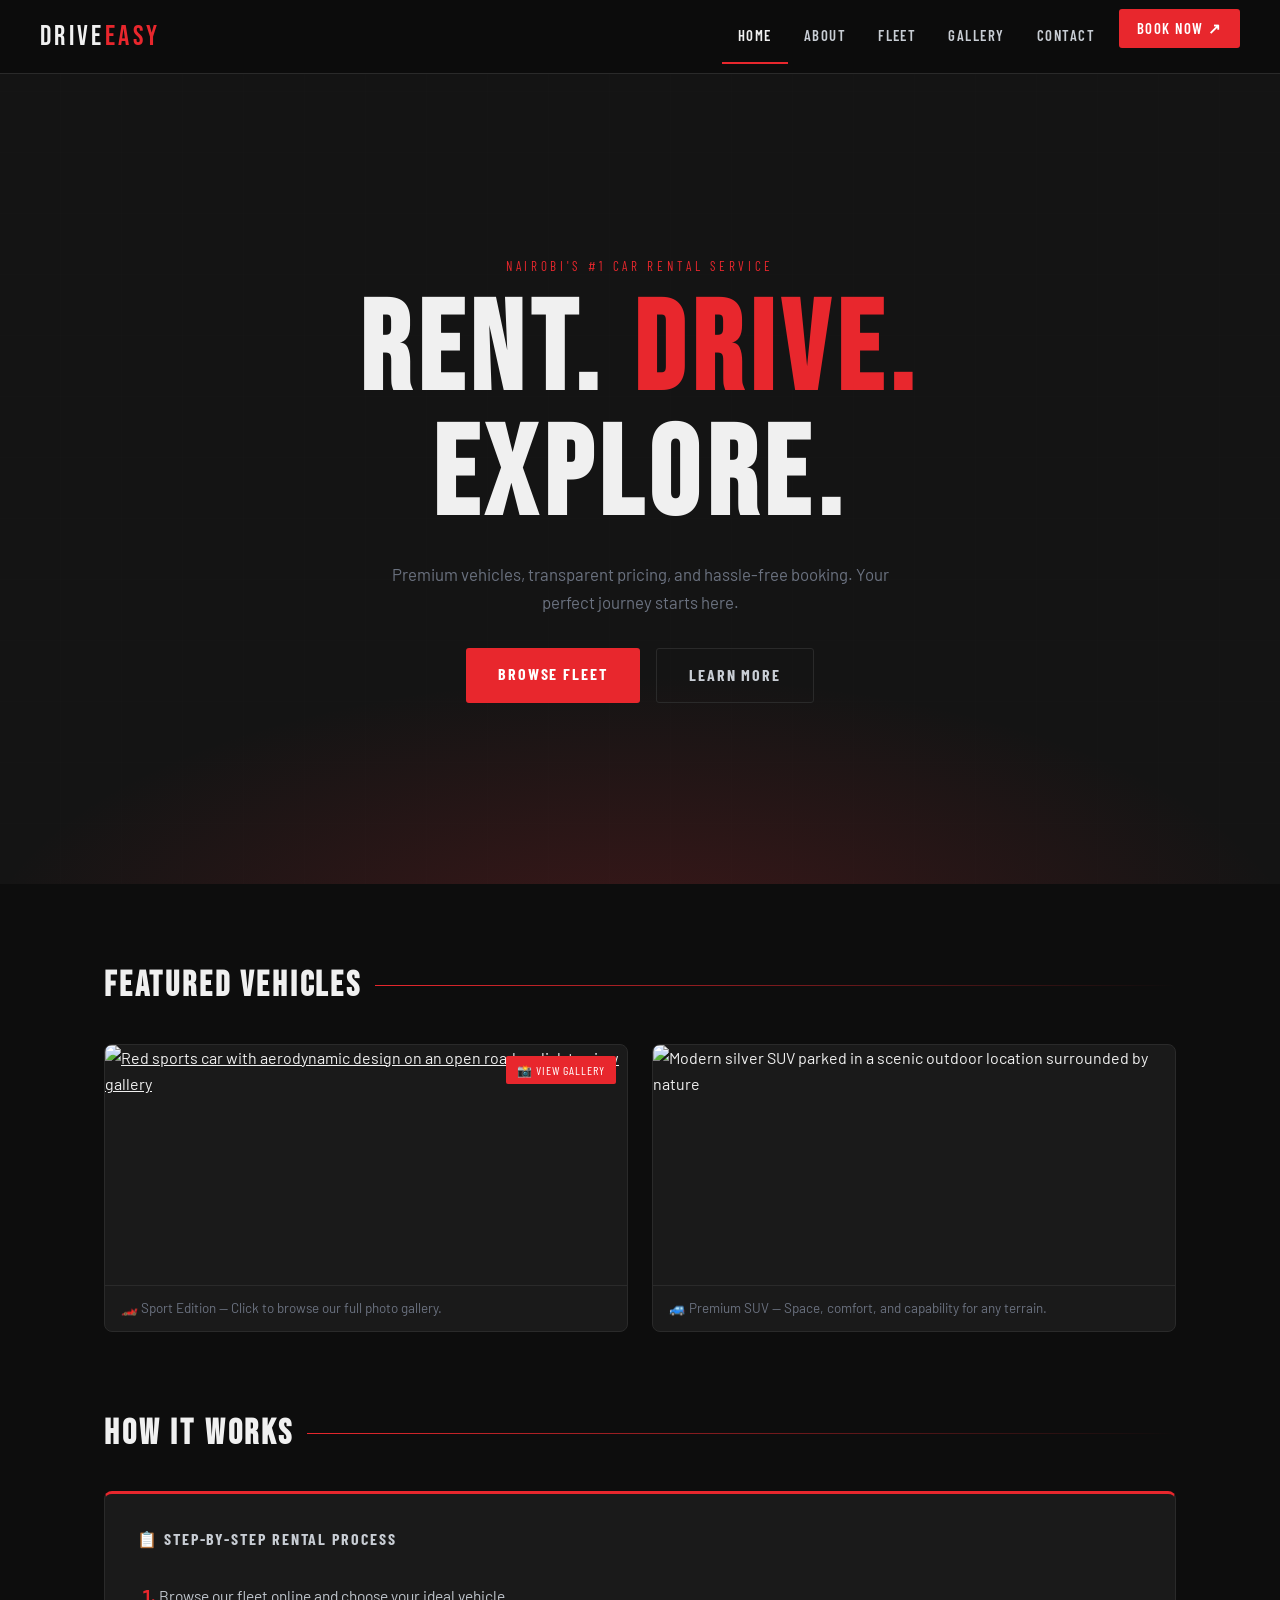
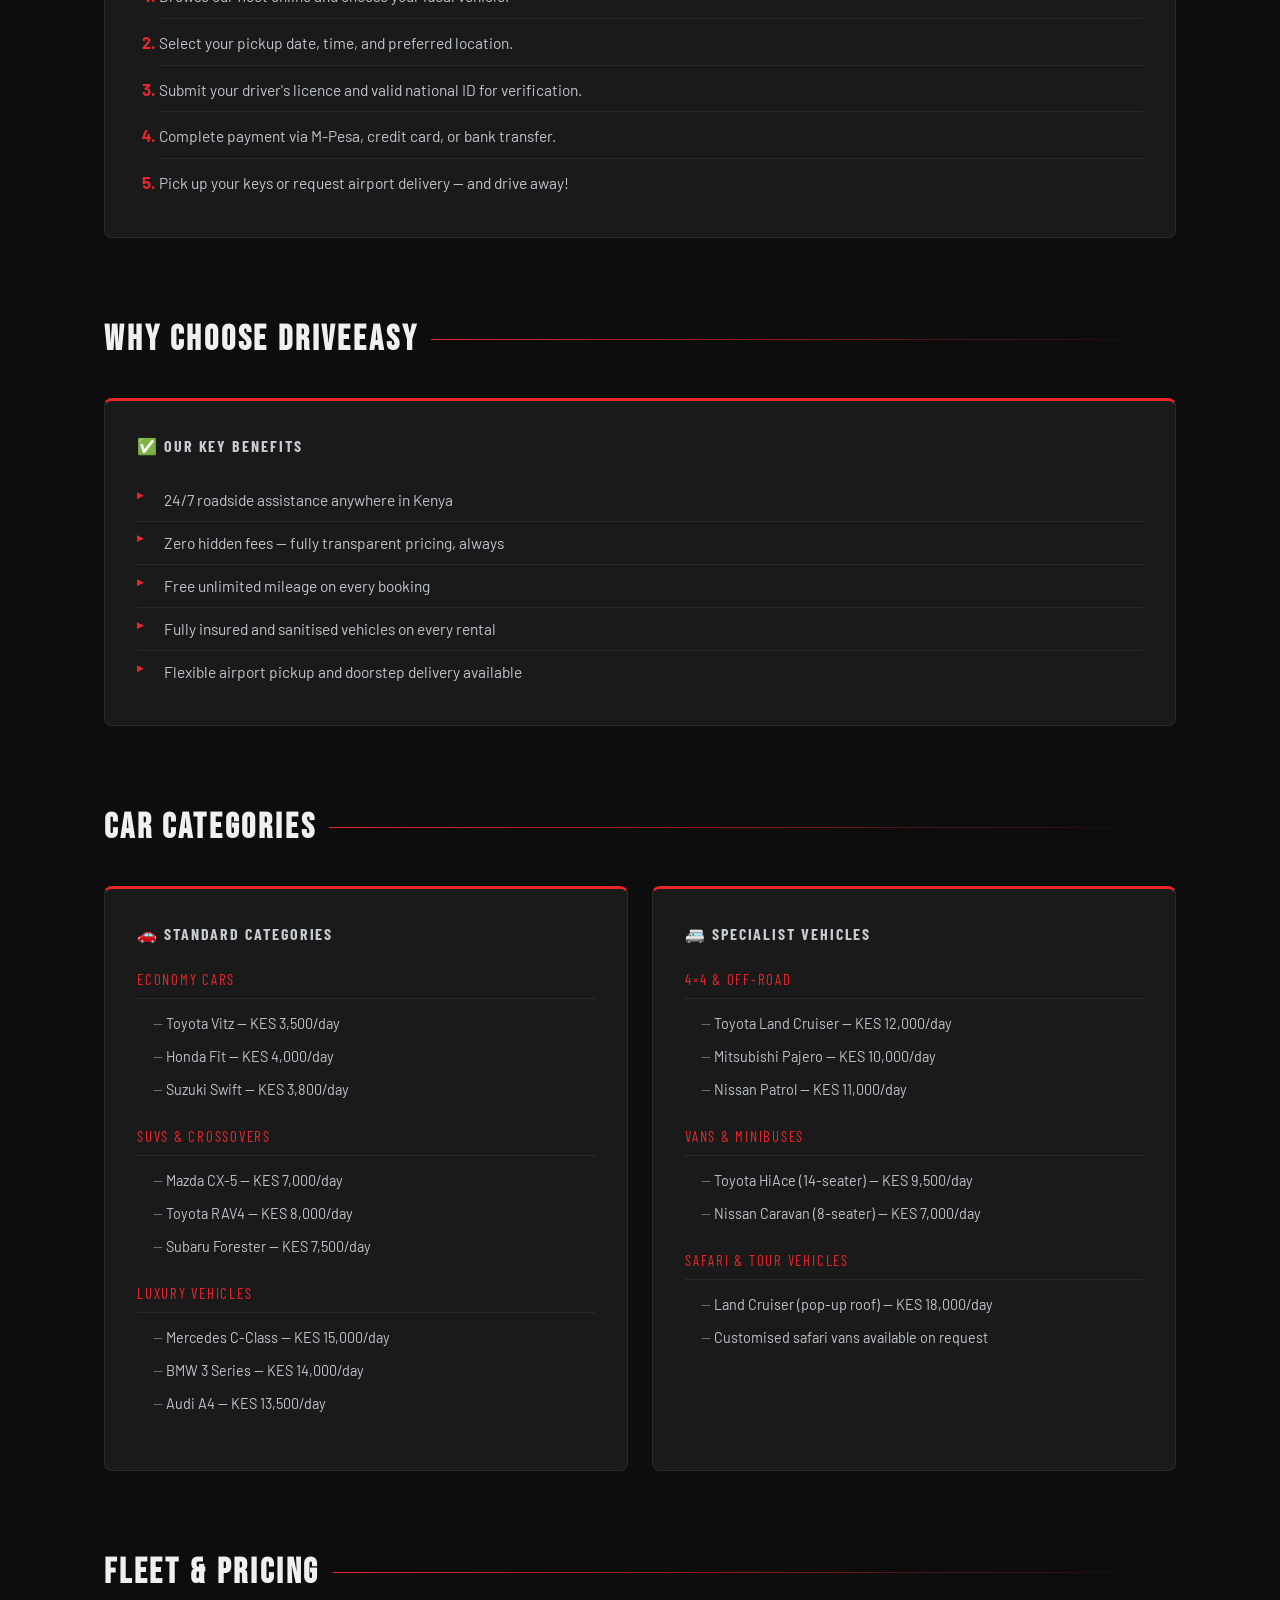
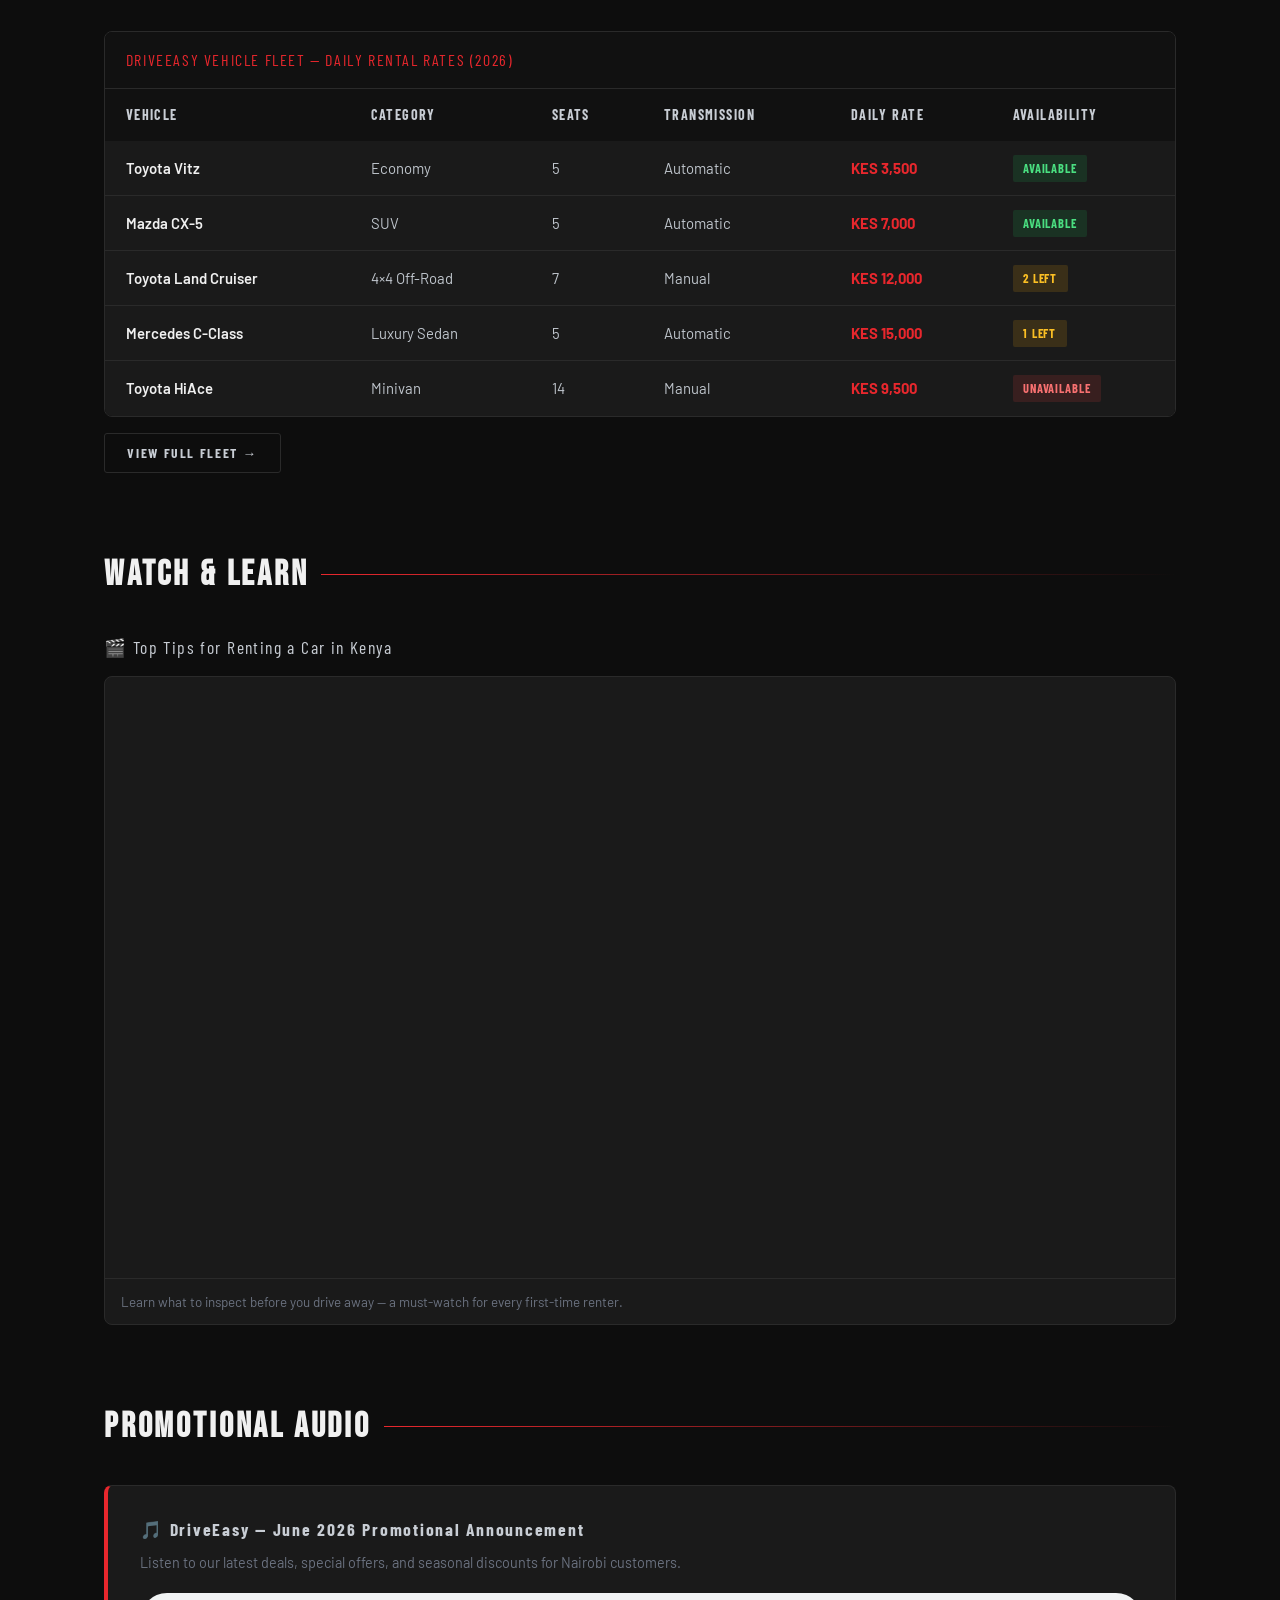
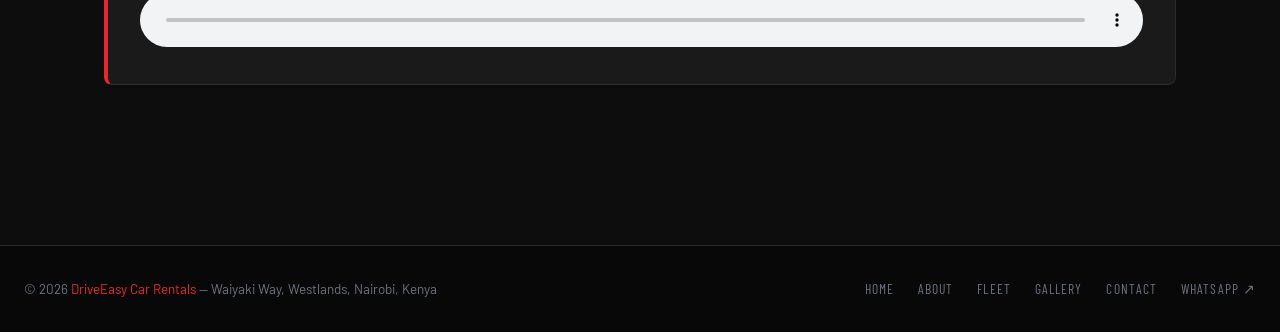
==== commit 9eeee4c8: "Update YouTube video source in index.html" ====
--- a/index.html
+++ b/index.html
@@ -1,6 +1,7 @@
 <!DOCTYPE html>
 <html lang="en">
 <head>
+  <script src="https://cdn.jsdelivr.net/npm/@supabase/supabase-js@2"></script>
   <meta charset="UTF-8"/>
   <meta name="viewport" content="width=device-width, initial-scale=1.0"/>
   <title>DriveEasy — Premium Car Rentals Nairobi</title>
@@ -229,7 +230,7 @@
     <div class="video-wrap">
       <div class="ratio">
         <iframe
-          src="https://www.youtube.com/embed/4SHBiLlsJoQ"
+          src="https://www.youtube.com/embed/I9LLxDRuwlA"
           title="Top tips for renting a car — what to check before you drive away"
           width="100%"
           allowfullscreen
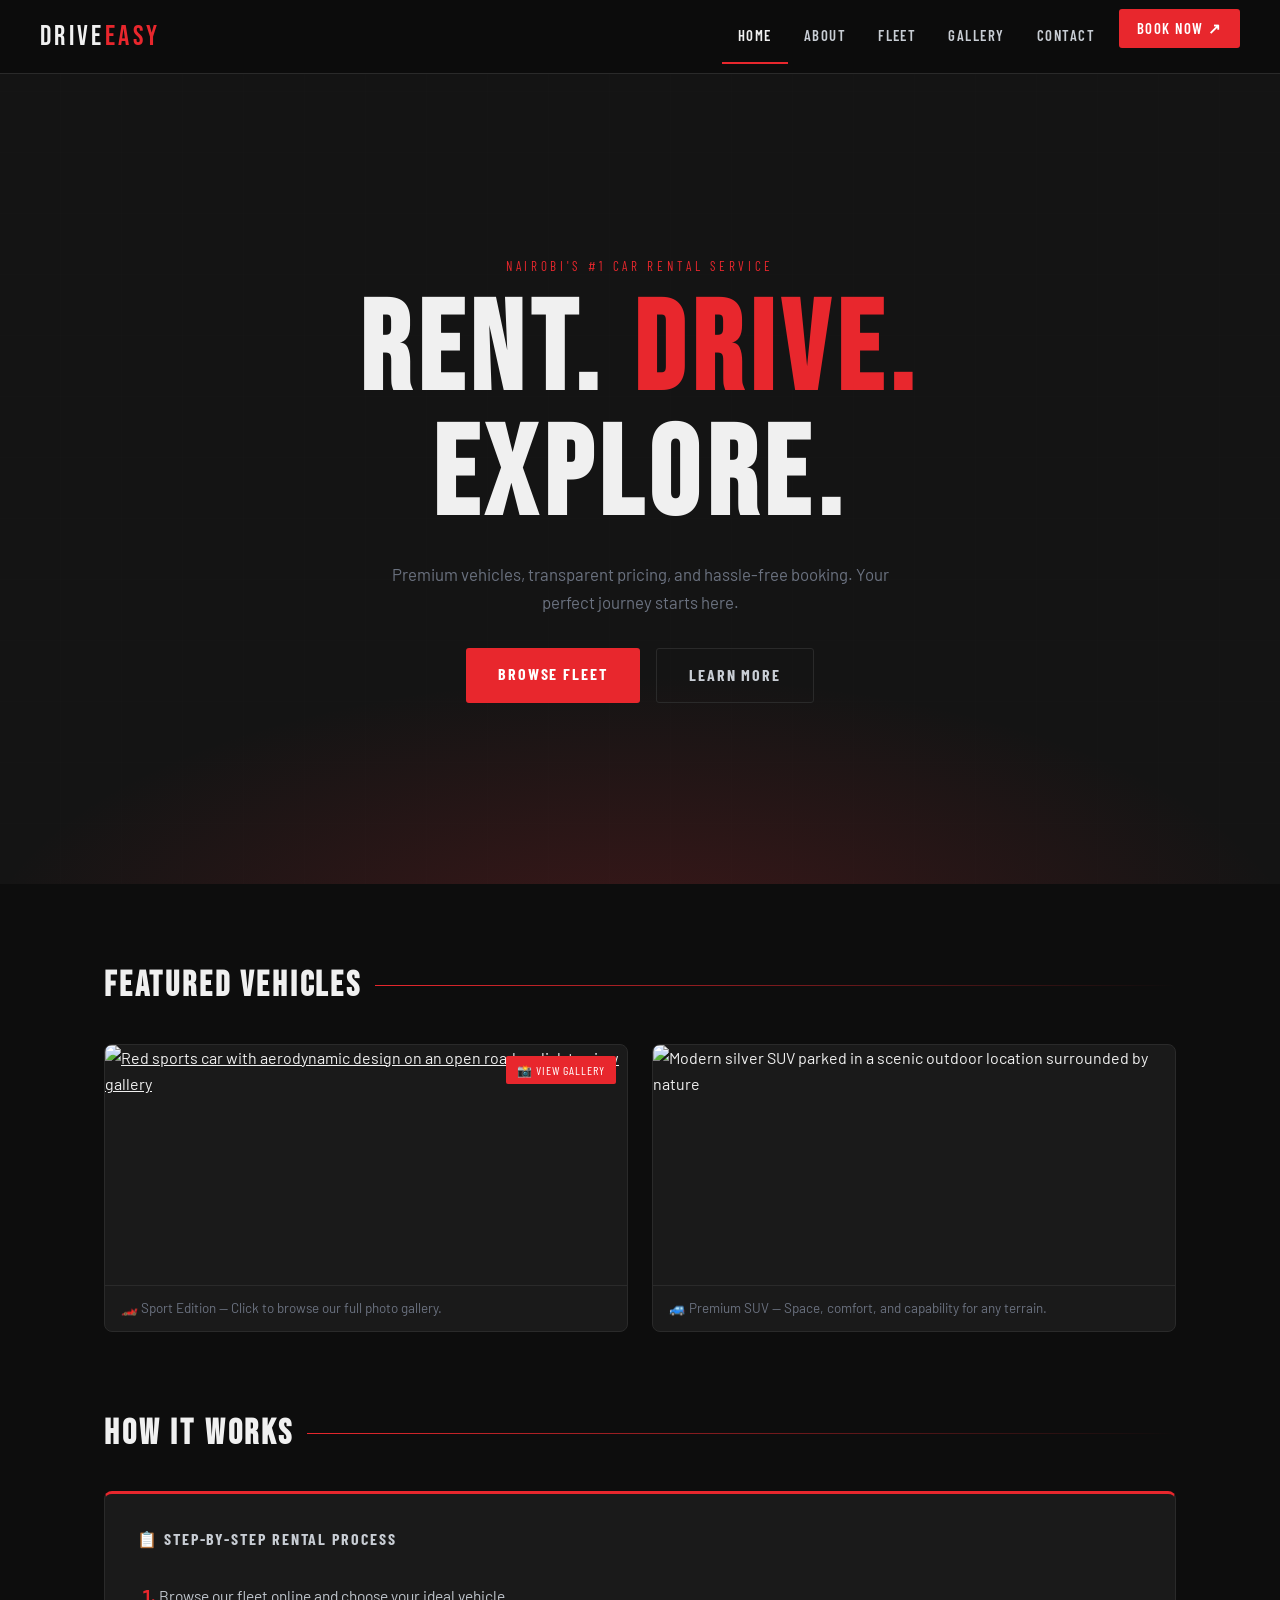
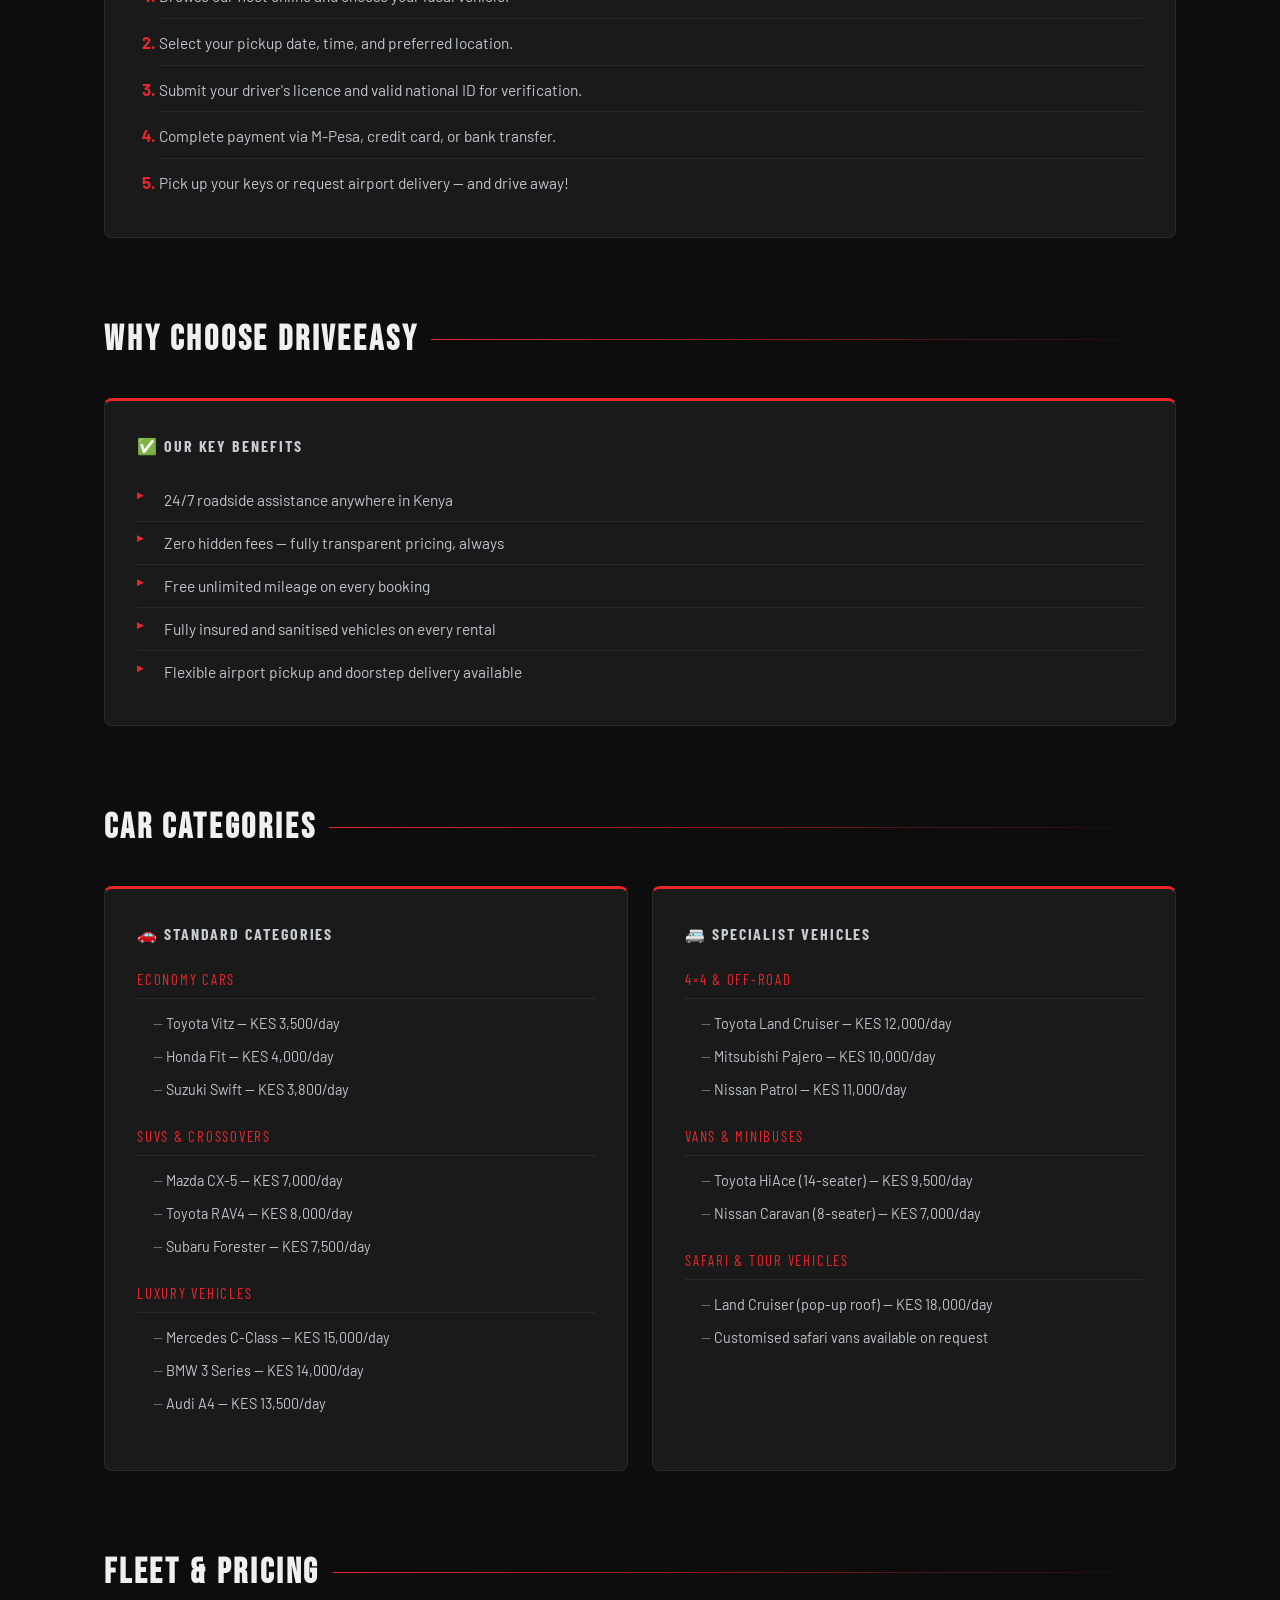
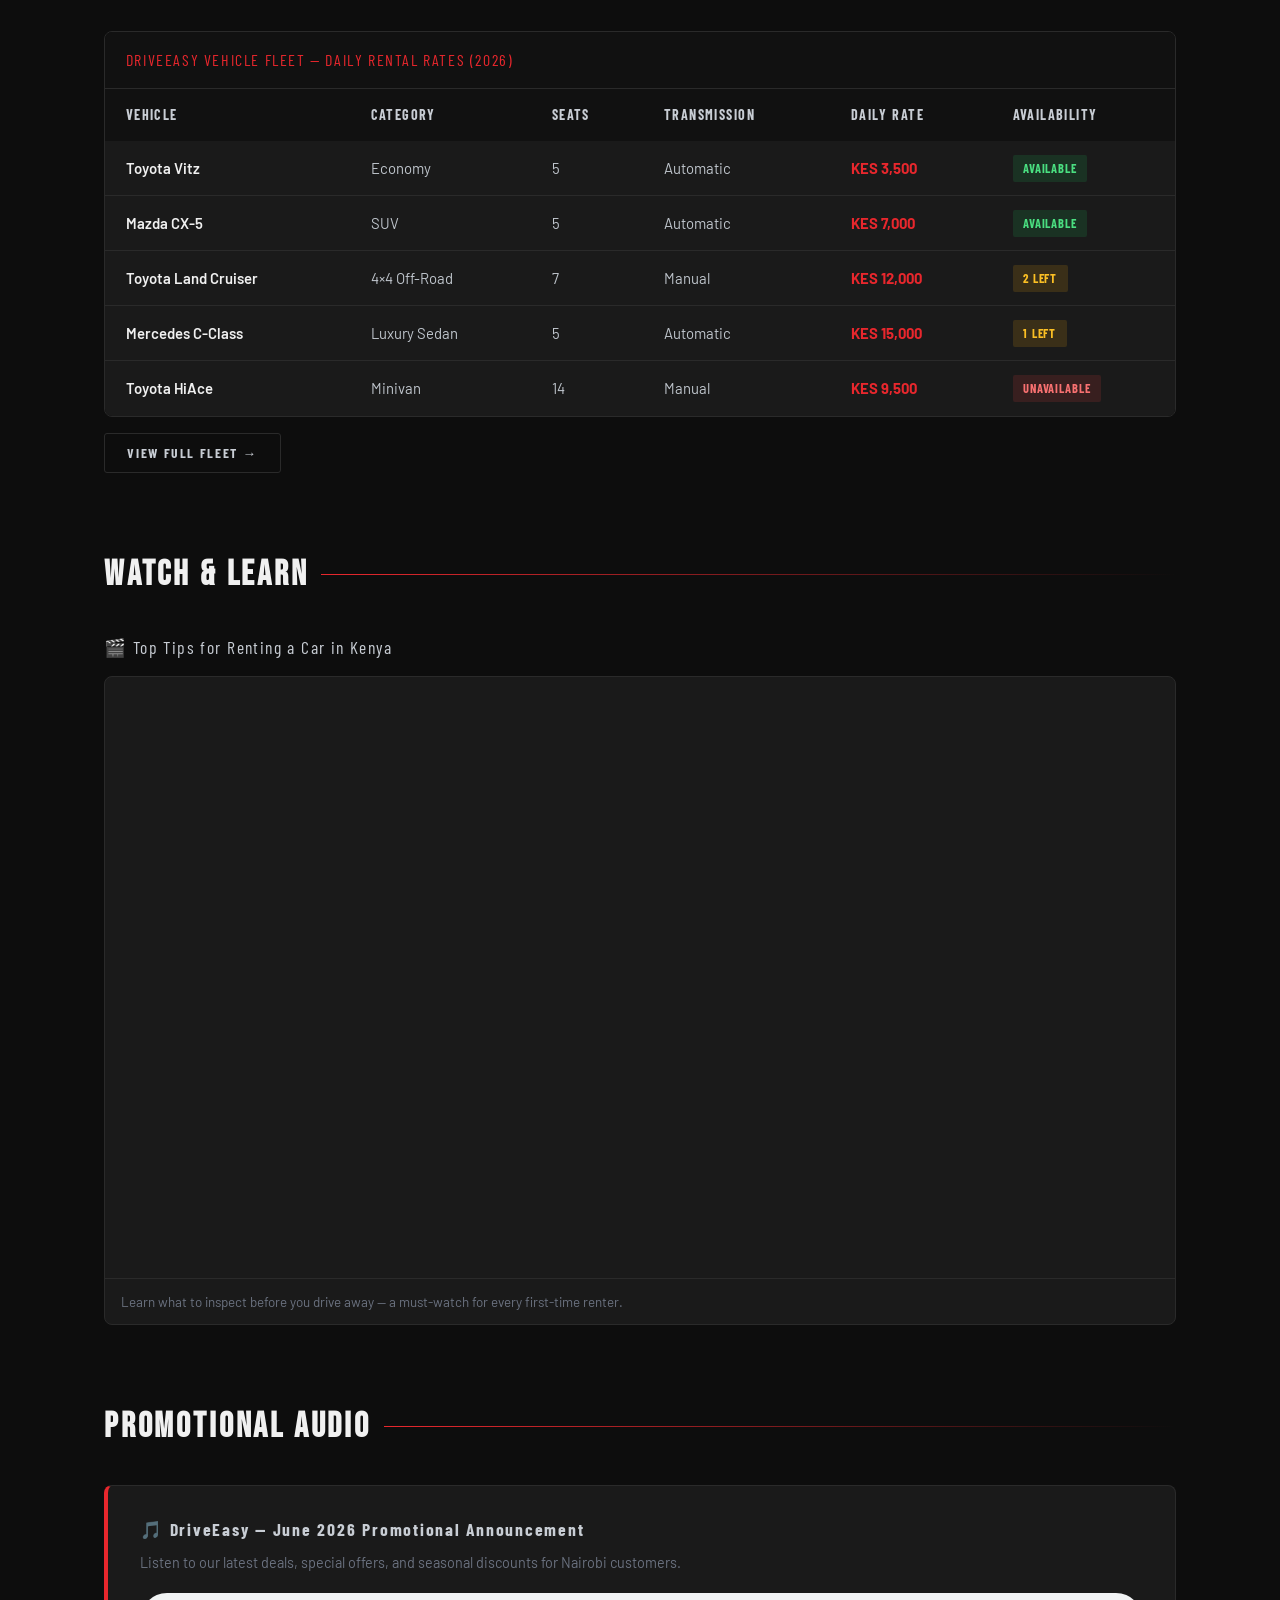
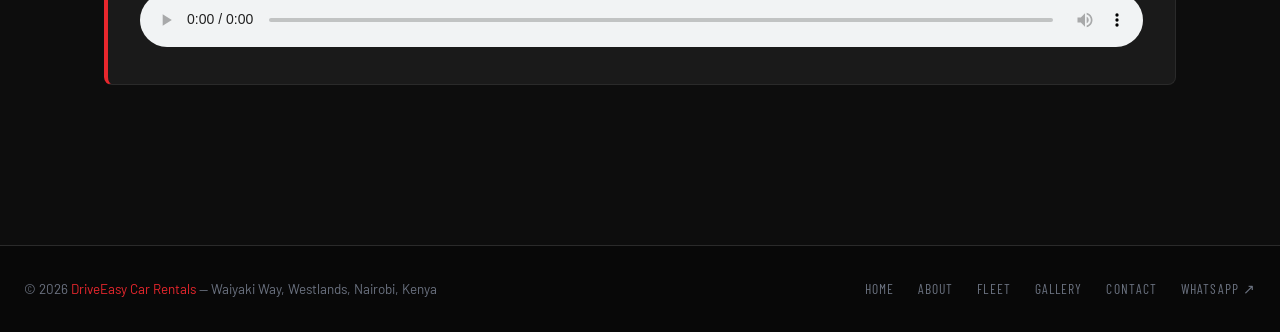
==== commit 86ff6905: "Fix missing newline at end of index.html Added a newline at the end of the HTML file." ====
--- a/index.html
+++ b/index.html
@@ -233,6 +233,8 @@
           src="https://www.youtube.com/embed/I9LLxDRuwlA"
           title="Top tips for renting a car — what to check before you drive away"
           width="100%"
+          height="315"
+          frameborder="0"
           allowfullscreen
           allow="accelerometer; autoplay; clipboard-write; encrypted-media; gyroscope; picture-in-picture">
         </iframe>
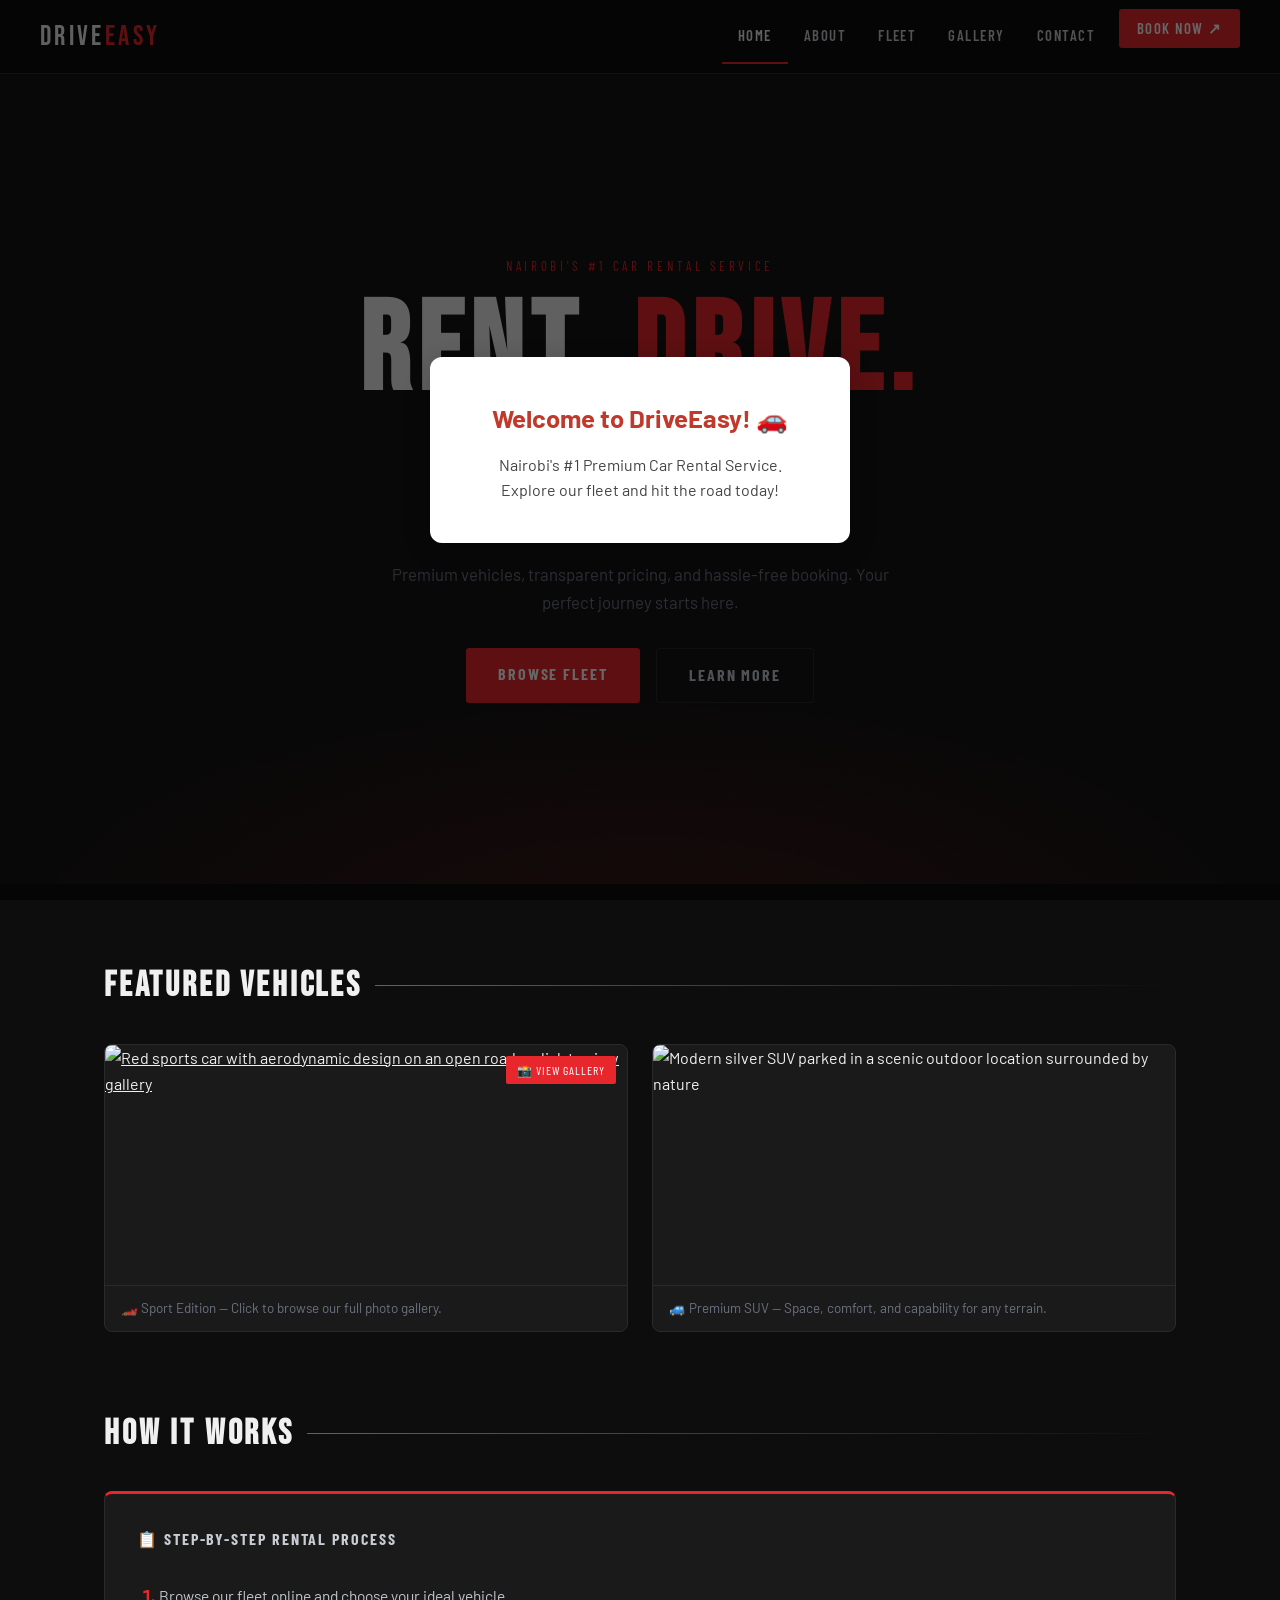
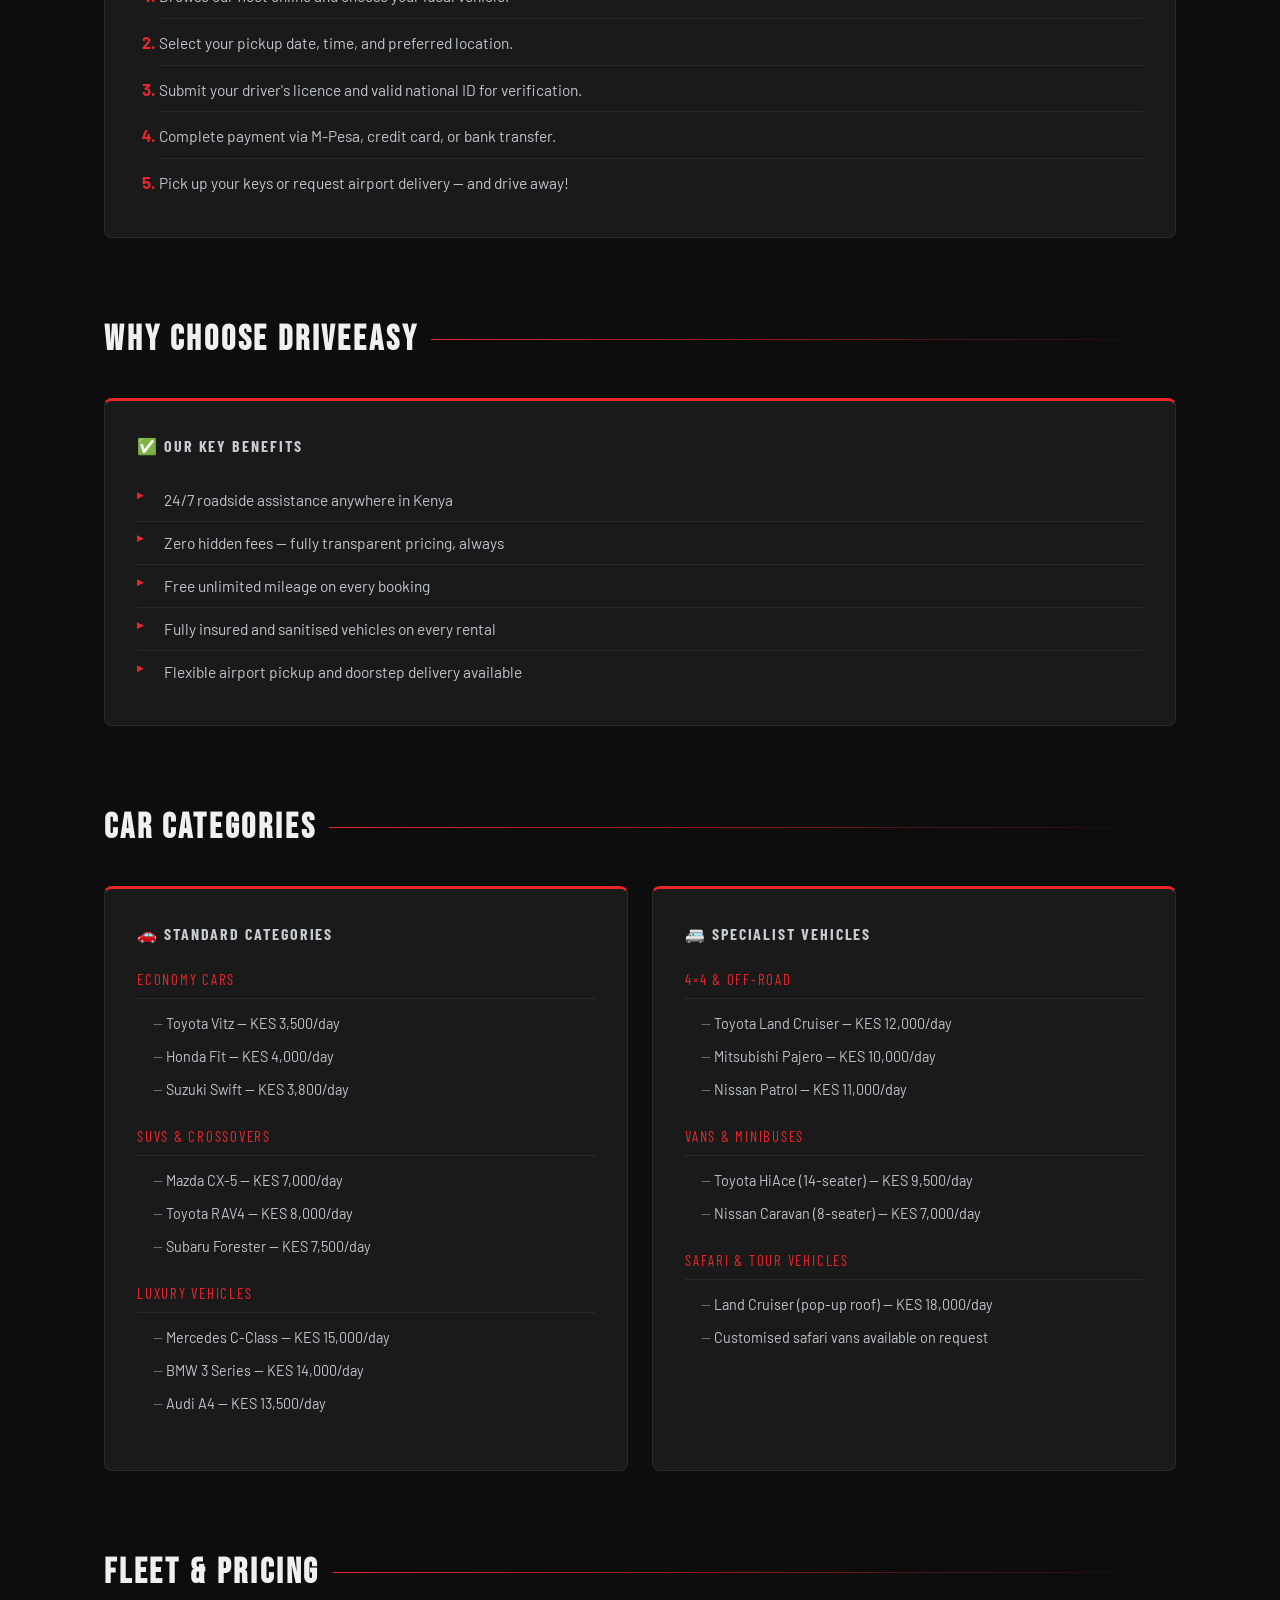
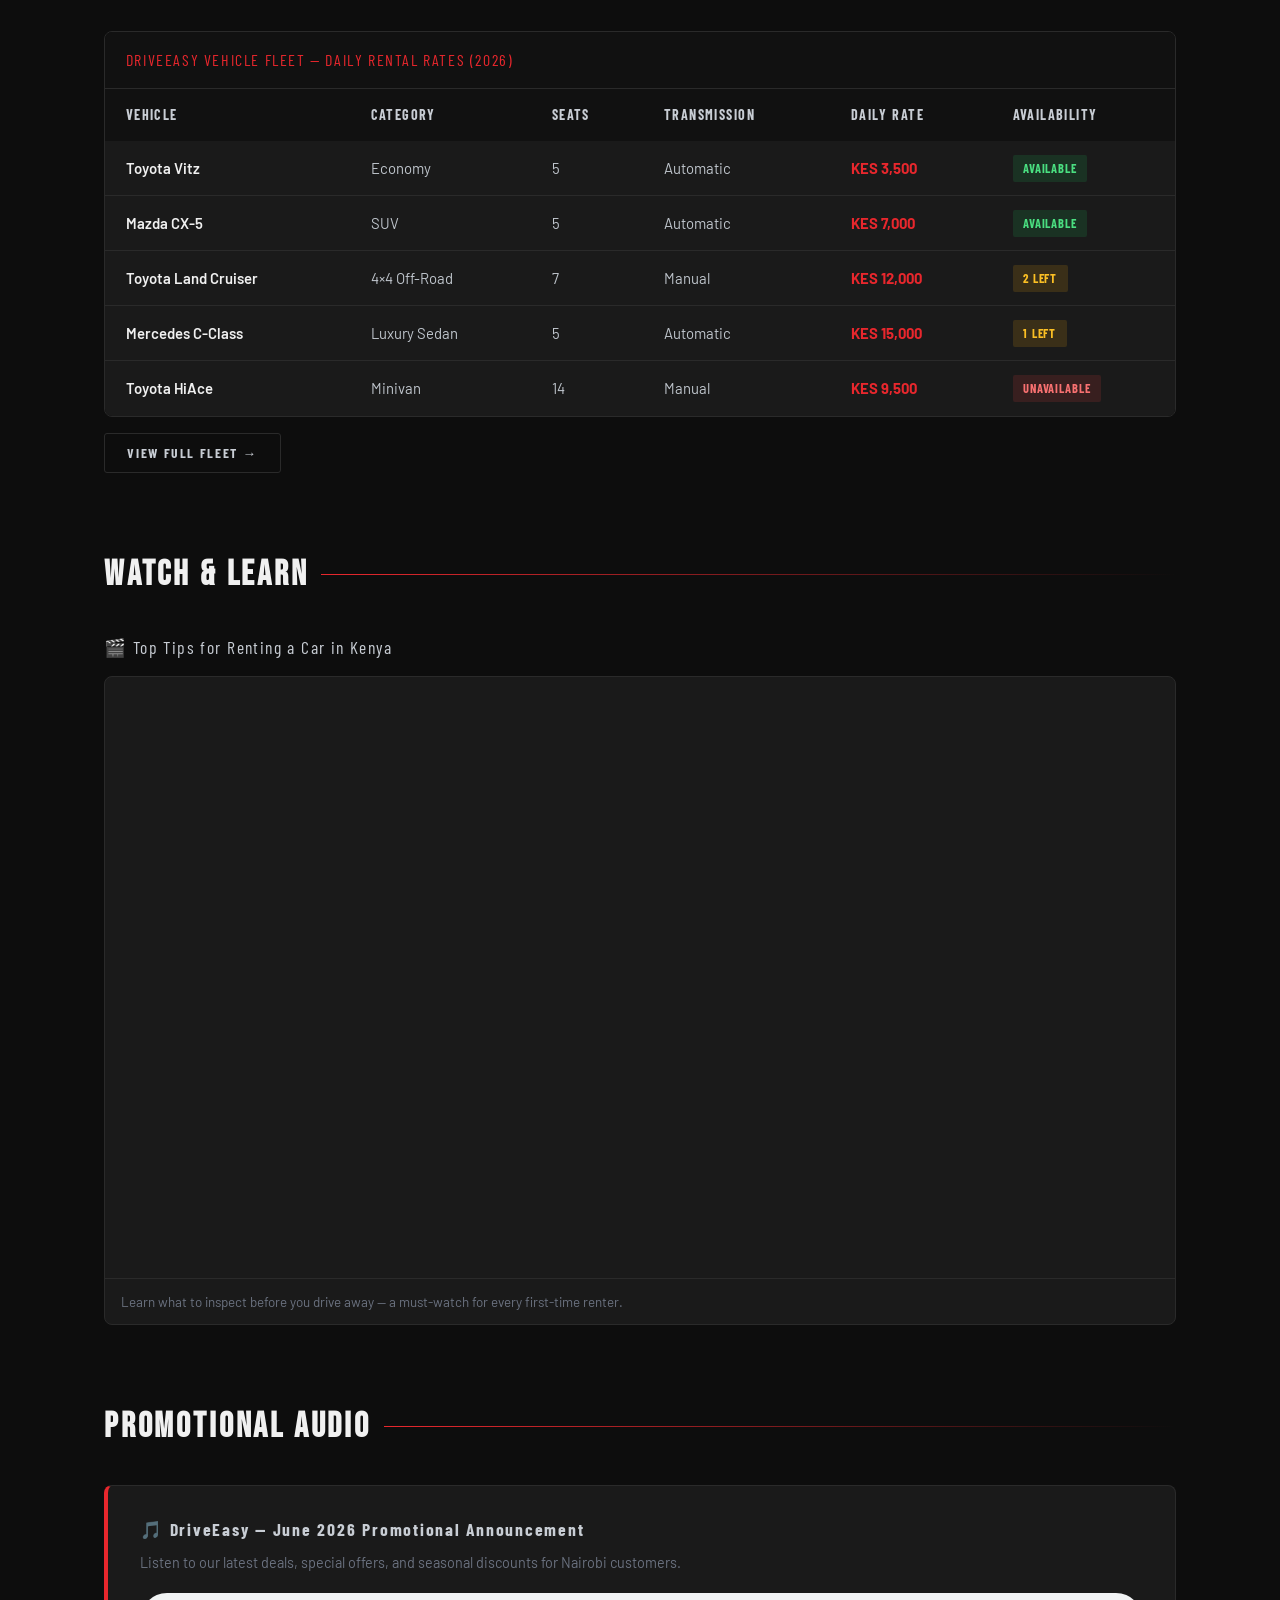
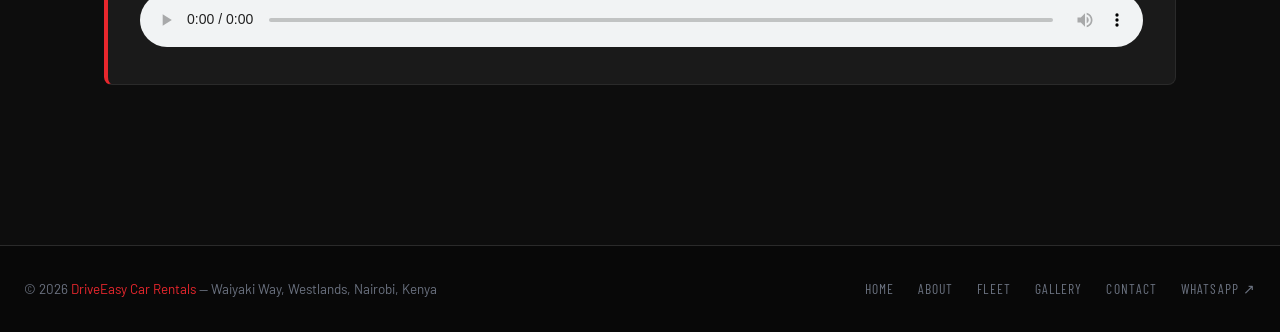
==== commit e9fd8a64: "Implement welcome popup on page load Added a welcome popup that displays for 5 seconds." ====
--- a/index.html
+++ b/index.html
@@ -8,6 +8,37 @@
   <link rel="stylesheet" href="style.css"/>
 </head>
 <body>
+
+<!-- ═══════════════════════════════ WELCOME POPUP ═══════════════════════════════ -->
+<div id="welcome-popup" style="
+  position: fixed;
+  inset: 0;
+  background: rgba(0,0,0,0.6);
+  display: flex;
+  align-items: center;
+  justify-content: center;
+  z-index: 9999;">
+  <div style="
+    background: #fff;
+    border-radius: 12px;
+    padding: 2.5rem 3rem;
+    text-align: center;
+    max-width: 420px;
+    width: 90%;
+    box-shadow: 0 8px 32px rgba(0,0,0,0.25);">
+    <h2 style="margin:0 0 0.75rem;font-size:1.6rem;color:#c0392b;">Welcome to DriveEasy! 🚗</h2>
+    <p style="margin:0;color:#444;font-size:1rem;line-height:1.6;">
+      Nairobi's #1 Premium Car Rental Service.<br>
+      Explore our fleet and hit the road today!
+    </p>
+  </div>
+</div>
+<script>
+  setTimeout(function () {
+    var popup = document.getElementById('welcome-popup');
+    if (popup) popup.style.display = 'none';
+  }, 5000);
+</script>
 
 <!-- ═══════════════════════════════ NAVIGATION ═══════════════════════════════ -->
 <nav>
